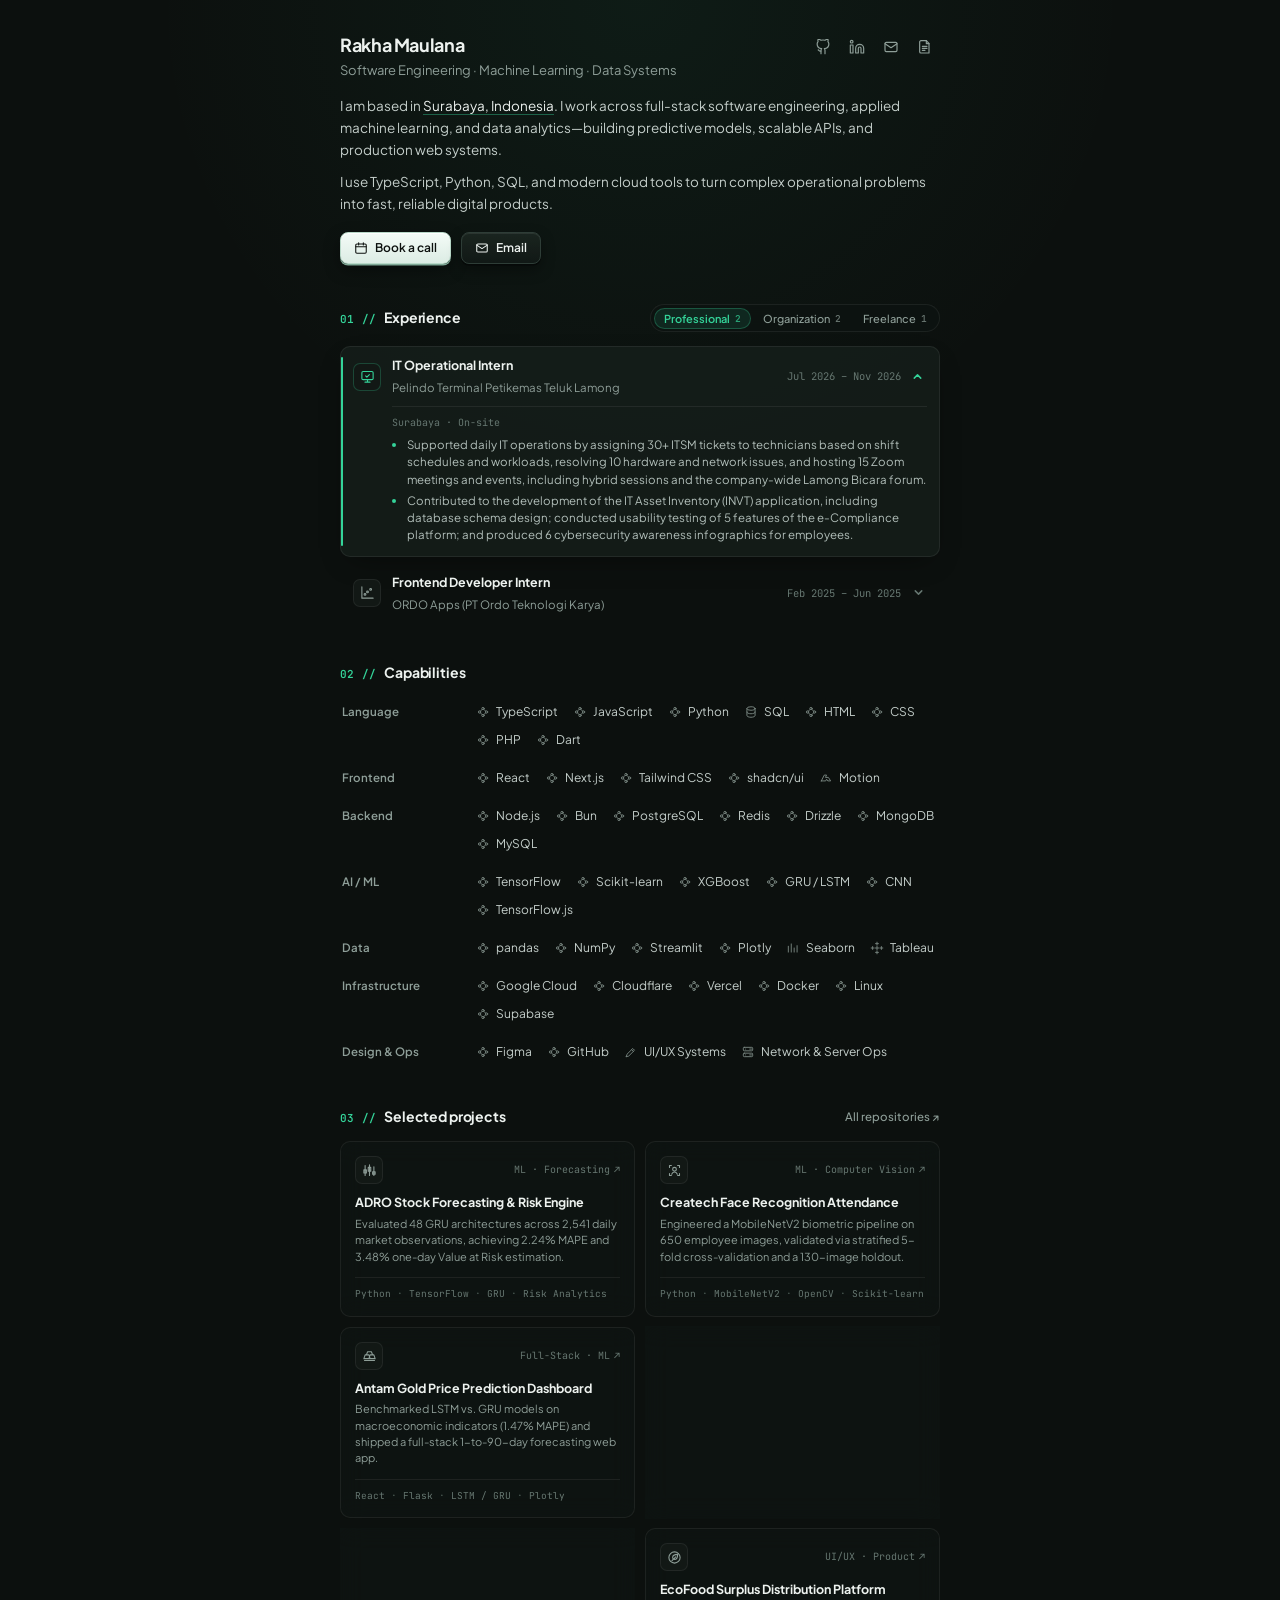
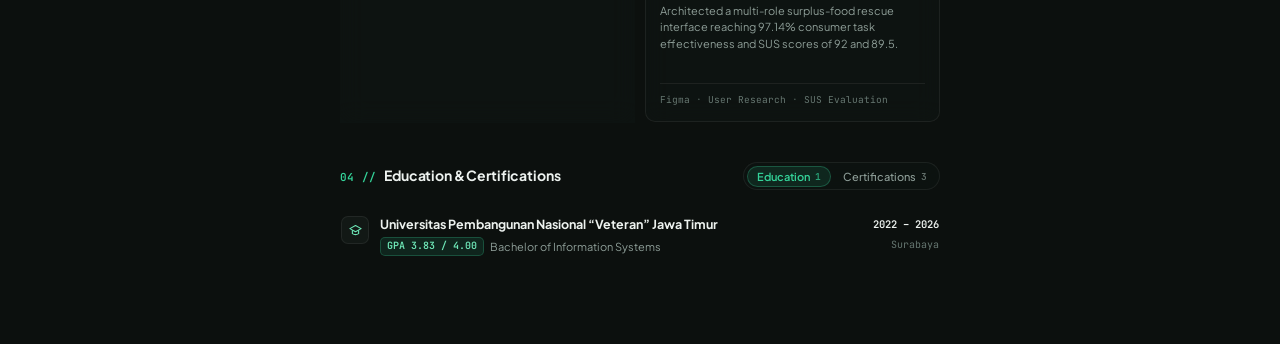
==== index.html @ cff95d0c "first commit" ====
<!doctype html>
<html lang="en" data-theme="dark">

<head>
  <meta charset="utf-8">
  <meta name="viewport" content="width=device-width, initial-scale=1">
  <meta name="description" content="Personal portfolio — Software Engineering, Machine Learning, and Data Systems.">
  <title>Portfolio</title>
  <link rel="icon" type="image/svg+xml" href="./favicon.svg">
  <link rel="preconnect" href="https://fonts.googleapis.com">
  <link rel="preconnect" href="https://fonts.gstatic.com" crossorigin>
  <link
    href="https://fonts.googleapis.com/css2?family=JetBrains+Mono:wght@400;500;600&family=Plus+Jakarta+Sans:ital,wght@0,400..800;1,400..600&display=swap"
    rel="stylesheet">
  <link rel="stylesheet" href="./style.css">
</head>

<body>
  <div class="page-progress" aria-hidden="true"></div>
  <div class="cursor-aura" aria-hidden="true"></div>

  <main class="shell">
    <!-- 00 // Top Telemetry & Availability Rail -->
    <!-- <div class="telemetry-bar" id="telemetry-mount" aria-label="Status and local time"></div> -->

    <!-- Open Hero Header -->
    <header id="hero-mount"></header>

    <!-- 01 // Experience (Segmented Filter + Interactive Timeline Rail) -->
    <section class="section" aria-labelledby="experience-title">
      <div class="section-head">
        <div class="section-title-group">
          <span class="section-index" aria-hidden="true">01 //</span>
          <h2 id="experience-title">Experience</h2>
        </div>
        <div class="section-controls">
          <div class="filter-tabs" id="experience-tabs" role="tablist" aria-label="Filter experience by category"></div>
        </div>
      </div>
      <div class="experience-list" id="experience-list"></div>
    </section>

    <!-- 02 // Capabilities (Unboxed Skills Matrix) -->
    <section class="section" aria-labelledby="skills-title">
      <div class="section-head">
        <div class="section-title-group">
          <span class="section-index" aria-hidden="true">02 //</span>
          <h2 id="skills-title">Capabilities</h2>
        </div>
      </div>
      <div class="skill-rows" id="skills-list"></div>
    </section>

    <!-- 03 // Selected Projects (2-Column Editorial Bento Grid) -->
    <section class="section" aria-labelledby="projects-title">
      <div class="section-head">
        <div class="section-title-group">
          <span class="section-index" aria-hidden="true">03 //</span>
          <h2 id="projects-title">Selected projects</h2>
        </div>
        <a class="see-more-link" id="projects-repo-link" href="https://github.com/" target="_blank"
          rel="noopener noreferrer">
          All repositories ↗
        </a>
      </div>
      <div class="projects-grid" id="projects-grid"></div>
    </section>

    <!-- 04 // Credentials (Separated Education & Certifications Ledger) -->
    <section class="section" aria-labelledby="credentials-title">
      <div class="section-head">
        <div class="section-title-group">
          <span class="section-index" aria-hidden="true">04 //</span>
          <h2 id="credentials-title">Education &amp; Certifications</h2>
        </div>
        <div class="section-controls">
          <div class="filter-tabs" id="credentials-tabs" role="tablist"
            aria-label="Filter education and certifications"></div>
        </div>
      </div>
      <div class="credentials-list" id="credentials-list"></div>
    </section>
  </main>

  <!-- Single Source of Truth Data Config + Vanilla JS Engine -->
  <script src="./data.js"></script>
  <script src="./app.js"></script>
</body>

</html>
---- style.css ----
/* ==========================================================================
   style.css — Smoked Jade & Whisper Glass Design System
   ========================================================================== */

:root {
  color-scheme: dark;

  /* 1. Core Canvas & Surface Tokens */
  --bg: #0c100e;
  --panel: #121815;
  --panel-2: #17201c;
  --glass-rest: rgba(18, 25, 22, 0.42);
  --glass-hover: rgba(23, 33, 29, 0.72);
  --glass-pill-track: rgba(14, 19, 17, 0.85);

  /* 2. Typography & Line Hierarchy Tokens */
  --text: #edf2ef;
  --body: #c4ceca;
  --soft: #b2bfba;
  --muted: #8e9e98;
  --dim: #667771;
  --quiet: #4c5b55;
  --line: rgba(255, 255, 255, 0.068);
  --line-strong: rgba(255, 255, 255, 0.13);

  /* 3. Emerald Whisper Accent & Category Tokens */
  --accent: #34d399;
  --accent-deep: #10b981;
  --accent-soft: rgba(52, 211, 153, 0.11);
  --accent-border: rgba(52, 211, 153, 0.28);
  --aura: rgba(52, 211, 153, 0.055);
  --project-glow: rgba(52, 211, 153, 0.085);

  /* Semantic Category Badges */
  --cat-pro-text: #6ee7b7;
  --cat-pro-bg: rgba(52, 211, 153, 0.11);
  --cat-pro-border: rgba(52, 211, 153, 0.25);

  --cat-org-text: #5eead4;
  --cat-org-bg: rgba(94, 234, 212, 0.1);
  --cat-org-border: rgba(94, 234, 212, 0.23);

  --cat-free-text: #cbd5e1;
  --cat-free-bg: rgba(203, 213, 225, 0.09);
  --cat-free-border: rgba(203, 213, 225, 0.2);

  /* 4. Tactile CTA Button Tokens */
  --primary-face-top: #f4fbf7;
  --primary-face-bottom: #dcece4;
  --primary-hover-top: #ffffff;
  --primary-hover-bottom: #e8f4ee;
  --primary-border: #b8d8c8;
  --primary-edge: #7fa896;
  --primary-text: #0c100e;

  --btn-face-top: rgba(28, 39, 34, 0.88);
  --btn-face-bottom: rgba(18, 25, 22, 0.94);
  --btn-hover-top: rgba(35, 49, 43, 0.92);
  --btn-hover-bottom: rgba(22, 31, 27, 0.96);
  --btn-border: #2e3d37;
  --btn-border-hover: rgba(52, 211, 153, 0.38);
  --btn-edge: #060908;

  /* 5. Radii & Easing */
  --radius-card: 10px;
  --radius-btn: 8px;
  --radius-pill: 9999px;
  --ease-out: cubic-bezier(0.22, 1, 0.36, 1);

  /* 6. Font Stacks */
  --font-sans: "Plus Jakarta Sans", -apple-system, BlinkMacSystemFont, "SF Pro Text", "Segoe UI", sans-serif;
  --font-mono: "JetBrains Mono", ui-monospace, SFMono-Regular, Menlo, Consolas, monospace;
}

*,
*::before,
*::after {
  box-sizing: border-box;
}

html {
  background: var(--bg);
  scroll-behavior: smooth;
  -webkit-text-size-adjust: 100%;
}

body {
  margin: 0;
  min-height: 100vh;
  overflow-x: hidden;
  background-color: var(--bg);
  background-image: radial-gradient(680px circle at 50% 0%, rgba(52, 211, 153, 0.06), transparent 72%);
  background-attachment: fixed;
  color: var(--text);
  font-family: var(--font-sans);
  font-size: 13.5px;
  line-height: 1.55;
  font-weight: 400;
  -webkit-font-smoothing: antialiased;
  text-rendering: optimizeLegibility;
}

/* Top Scroll Progress Indicator */
.page-progress {
  position: fixed;
  z-index: 100;
  inset: 0 0 auto;
  height: 2px;
  background: linear-gradient(90deg, var(--accent-deep), var(--accent));
  transform: scaleX(0);
  transform-origin: left center;
  will-change: transform;
  pointer-events: none;
}

/* Subtle Pointer Aura */
.cursor-aura {
  position: fixed;
  z-index: 0;
  top: 0;
  left: 0;
  width: 240px;
  height: 240px;
  margin: -120px 0 0 -120px;
  border-radius: 50%;
  background: radial-gradient(circle, var(--aura) 0%, transparent 68%);
  opacity: 0;
  pointer-events: none;
  transition: opacity 280ms ease;
  will-change: transform;
}

/* Main Centered Shell */
.shell {
  position: relative;
  z-index: 1;
  width: min(600px, calc(100% - 40px));
  margin-inline: auto;
  padding: 34px 0 76px;
}

a {
  color: inherit;
  text-decoration: none;
}

button {
  font: inherit;
  color: inherit;
  background: none;
  border: none;
  cursor: pointer;
}

:focus-visible {
  outline: 2px solid var(--accent);
  outline-offset: 2px;
}

/* ==========================================================================
   Signature Touch #1: Top Editorial Telemetry & Availability Rail
   ========================================================================== */
.telemetry-bar {
  display: flex;
  align-items: center;
  justify-content: space-between;
  gap: 12px;
  padding-bottom: 12px;
  margin-bottom: 24px;
  border-bottom: 1px solid var(--line);
  font-family: var(--font-mono);
  font-size: 10.5px;
  letter-spacing: 0.02em;
  color: var(--dim);
}

.telemetry-left {
  display: inline-flex;
  align-items: center;
  gap: 8px;
  min-width: 0;
}

.telemetry-index {
  color: var(--accent);
  font-weight: 600;
}

.telemetry-sep {
  color: var(--quiet);
}

.telemetry-clock {
  font-variant-numeric: tabular-nums;
  color: var(--muted);
}

.telemetry-status {
  display: inline-flex;
  align-items: center;
  gap: 6px;
  padding: 3px 9px;
  border-radius: var(--radius-pill);
  background: rgba(16, 185, 129, 0.08);
  border: 1px solid rgba(52, 211, 153, 0.2);
  color: var(--cat-pro-text);
  font-size: 10px;
  white-space: nowrap;
}

.status-dot {
  position: relative;
  width: 6px;
  height: 6px;
  border-radius: 50%;
  background: var(--accent-deep);
}

.status-dot::after {
  content: "";
  position: absolute;
  inset: -3px;
  border-radius: 50%;
  background: var(--accent);
  opacity: 0.35;
  animation: status-pulse 2.4s ease-out infinite;
}

@keyframes status-pulse {
  0% {
    transform: scale(0.6);
    opacity: 0.5;
  }

  100% {
    transform: scale(1.85);
    opacity: 0;
  }
}

/* ==========================================================================
   Open Hero Header
   ========================================================================== */
.hero-topline {
  display: flex;
  align-items: flex-start;
  justify-content: space-between;
  gap: 16px;
  margin-bottom: 16px;
}

.identity h1 {
  margin: 0;
  font-size: 18px;
  font-weight: 700;
  line-height: 1.25;
  letter-spacing: -0.02em;
  color: var(--text);
}

.role {
  margin: 4px 0 0;
  font-size: 13px;
  line-height: 1.45;
  font-weight: 400;
  color: var(--muted);
}

.socials {
  display: flex;
  align-items: center;
  gap: 4px;
  flex-shrink: 0;
  margin-top: -2px;
}

.icon-link {
  position: relative;
  display: grid;
  place-items: center;
  width: 30px;
  height: 30px;
  border-radius: 7px;
  color: var(--muted);
  border: 1px solid transparent;
  transition:
    color 180ms ease,
    background-color 180ms ease,
    border-color 180ms ease,
    transform 180ms var(--ease-out);
}

.icon-link svg {
  width: 16px;
  height: 16px;
  stroke: currentColor;
  stroke-width: 1.75;
  stroke-linecap: round;
  stroke-linejoin: round;
  fill: none;
}

@media (hover: hover) {
  .icon-link:hover {
    color: var(--text);
    background: var(--glass-hover);
    border-color: var(--accent-border);
    transform: translateY(-1px);
  }
}

.intro {
  margin: 0 0 11px;
  color: var(--body);
  font-size: 13.5px;
  line-height: 1.6;
}

.text-link {
  color: var(--text);
  text-decoration: underline;
  text-decoration-color: rgba(52, 211, 153, 0.4);
  text-underline-offset: 3px;
  transition: text-decoration-color 180ms ease, color 180ms ease;
}

.text-link:hover {
  color: var(--accent);
  text-decoration-color: var(--accent);
}

/* Tactile CTA Buttons */
.actions {
  display: flex;
  flex-wrap: wrap;
  align-items: center;
  gap: 10px;
  margin-top: 18px;
}

.button {
  position: relative;
  display: inline-flex;
  align-items: center;
  justify-content: center;
  gap: 7px;
  height: 32px;
  padding: 0 13px;
  border-radius: var(--radius-btn);
  font-size: 12px;
  font-weight: 600;
  line-height: 1;
  background: linear-gradient(180deg, var(--btn-face-top) 0%, var(--btn-face-bottom) 100%);
  border: 1px solid var(--btn-border);
  color: var(--text);
  box-shadow:
    inset 0 1px 0 rgba(255, 255, 255, 0.08),
    0 1.5px 0 var(--btn-edge),
    0 6px 14px rgba(0, 0, 0, 0.35);
  backdrop-filter: blur(10px);
  -webkit-backdrop-filter: blur(10px);
  transition:
    transform 140ms var(--ease-out),
    border-color 180ms ease,
    background 180ms ease,
    box-shadow 180ms ease;
}

.button svg {
  width: 14px;
  height: 14px;
  stroke: currentColor;
  stroke-width: 1.8;
  stroke-linecap: round;
  stroke-linejoin: round;
  fill: none;
}

.button.primary {
  background: linear-gradient(180deg, var(--primary-face-top) 0%, var(--primary-face-bottom) 100%);
  border-color: var(--primary-border);
  color: var(--primary-text);
  box-shadow:
    inset 0 1px 0 rgba(255, 255, 255, 0.9),
    0 1.5px 0 var(--primary-edge),
    0 6px 16px rgba(0, 0, 0, 0.38);
}

@media (hover: hover) {
  .button:hover {
    border-color: var(--btn-border-hover);
    background: linear-gradient(180deg, var(--btn-hover-top) 0%, var(--btn-hover-bottom) 100%);
    transform: translateY(-1px);
  }

  .button.primary:hover {
    background: linear-gradient(180deg, var(--primary-hover-top) 0%, var(--primary-hover-bottom) 100%);
    border-color: #cde6da;
    transform: translateY(-1px);
  }
}

.button:active {
  transform: translateY(1px);
}

/* ==========================================================================
   Section Common Headers & Whisper-Glass Segmented Filter Pills
   ========================================================================== */
.section {
  margin-top: 40px;
}

.section-head {
  display: flex;
  align-items: center;
  justify-content: space-between;
  flex-wrap: wrap;
  gap: 10px;
  margin-bottom: 14px;
}

.section-title-group {
  display: inline-flex;
  align-items: baseline;
  gap: 8px;
}

.section-index {
  font-family: var(--font-mono);
  font-size: 11px;
  font-weight: 600;
  color: var(--accent);
  letter-spacing: 0.02em;
}

.section-head h2 {
  margin: 0;
  font-size: 14px;
  font-weight: 700;
  line-height: 1.3;
  letter-spacing: -0.01em;
  color: var(--text);
}

.section-controls {
  display: inline-flex;
  align-items: center;
  gap: 10px;
  flex-wrap: wrap;
}

.filter-tabs {
  display: inline-flex;
  align-items: center;
  gap: 2px;
  padding: 2.5px;
  border-radius: var(--radius-pill);
  background: var(--glass-pill-track);
  border: 1px solid var(--line);
  backdrop-filter: blur(10px);
  -webkit-backdrop-filter: blur(10px);
}

.filter-tab {
  display: inline-flex;
  align-items: center;
  gap: 5px;
  padding: 4px 9px;
  border-radius: var(--radius-pill);
  font-size: 11px;
  font-weight: 500;
  line-height: 1;
  color: var(--muted);
  border: 1px solid transparent;
  transition:
    color 160ms ease,
    background-color 160ms ease,
    border-color 160ms ease;
}

.filter-tab:hover {
  color: var(--text);
}

.filter-tab[aria-selected="true"] {
  background: var(--accent-soft);
  border-color: var(--accent-border);
  color: var(--accent);
  font-weight: 600;
}

.tab-count {
  font-family: var(--font-mono);
  font-size: 9.5px;
  opacity: 0.72;
}

.see-more-link {
  display: inline-flex;
  align-items: center;
  gap: 5px;
  font-size: 11.5px;
  font-weight: 500;
  color: var(--muted);
  transition: color 160ms ease;
}

.see-more-link:hover {
  color: var(--accent);
}

/* ==========================================================================
   01 // Experience: Interactive Timeline Rail + Inline Accordion
   ========================================================================== */
.experience-list {
  display: grid;
  gap: 6px;
}

.exp-card {
  position: relative;
  border-radius: var(--radius-card);
  border: 1px solid transparent;
  background: transparent;
  transition:
    background-color 200ms ease,
    border-color 200ms ease,
    box-shadow 200ms ease;
}

/* Left Emerald Indicator Bar on Active / Expanded Experience */
.exp-card::before {
  content: "";
  position: absolute;
  top: 10px;
  bottom: 10px;
  left: 0;
  width: 2px;
  border-radius: 2px;
  background: var(--accent);
  opacity: 0;
  transform: scaleY(0.4);
  transition:
    opacity 220ms ease,
    transform 240ms var(--ease-out);
}

.exp-card[data-expanded="true"] {
  background: var(--glass-hover);
  border-color: var(--line);
  box-shadow: 0 10px 26px -10px rgba(0, 0, 0, 0.45);
}

.exp-card[data-expanded="true"]::before {
  opacity: 1;
  transform: scaleY(1);
}

@media (hover: hover) {
  .exp-card:hover {
    background: rgba(20, 29, 25, 0.5);
    border-color: rgba(52, 211, 153, 0.18);
  }
}

.exp-trigger {
  width: 100%;
  display: grid;
  grid-template-columns: 28px minmax(0, 1fr) auto;
  align-items: center;
  gap: 11px;
  padding: 10px 12px;
  text-align: left;
}

.exp-icon-well {
  display: grid;
  place-items: center;
  width: 28px;
  height: 28px;
  border-radius: 7px;
  background: var(--panel);
  border: 1px solid var(--line);
  color: var(--muted);
  transition: color 180ms ease, border-color 180ms ease;
}

.exp-card[data-expanded="true"] .exp-icon-well,
.exp-card:hover .exp-icon-well {
  color: var(--accent);
  border-color: rgba(52, 211, 153, 0.25);
}

.exp-icon-well svg {
  width: 15px;
  height: 15px;
  stroke: currentColor;
  stroke-width: 1.75;
  stroke-linecap: round;
  stroke-linejoin: round;
  fill: none;
}

.exp-summary-main {
  min-width: 0;
  display: flex;
  flex-direction: column;
  align-items: start;
  flex-wrap: wrap;
  gap: 6px;
}

.exp-role {
  font-size: 12.5px;
  font-weight: 700;
  color: var(--text);
  line-height: 1.35;
}

.exp-company {
  font-size: 11.5px;
  color: var(--muted);
  line-height: 1.35;
}

/* Semantic Category Badges */
.cat-badge {
  display: inline-flex;
  align-items: center;
  padding: 2px 7px;
  border-radius: var(--radius-pill);
  font-family: var(--font-mono);
  font-size: 9.5px;
  font-weight: 500;
  line-height: 1.2;
  letter-spacing: 0.02em;
}

.cat-badge[data-cat="professional"],
.cat-badge[data-cat="education"] {
  color: var(--cat-pro-text);
  background: var(--cat-pro-bg);
  border: 1px solid var(--cat-pro-border);
}

.cat-badge[data-cat="organization"],
.cat-badge[data-cat="certification"] {
  color: var(--cat-org-text);
  background: var(--cat-org-bg);
  border: 1px solid var(--cat-org-border);
}

.cat-badge[data-cat="freelance"] {
  color: var(--cat-free-text);
  background: var(--cat-free-bg);
  border: 1px solid var(--cat-free-border);
}

.exp-summary-right {
  display: inline-flex;
  align-items: center;
  gap: 8px;
  flex-shrink: 0;
}

.exp-period {
  font-family: var(--font-mono);
  font-size: 10.5px;
  font-variant-numeric: tabular-nums;
  color: var(--dim);
  white-space: nowrap;
}

.exp-chevron {
  display: grid;
  place-items: center;
  width: 18px;
  height: 18px;
  border-radius: 50%;
  color: var(--dim);
  transition: transform 260ms var(--ease-out), color 180ms ease;
}

.exp-chevron svg {
  width: 13px;
  height: 13px;
  stroke: currentColor;
  stroke-width: 1.8;
  stroke-linecap: round;
  stroke-linejoin: round;
  fill: none;
}

.exp-card[data-expanded="true"] .exp-chevron {
  transform: rotate(180deg);
  color: var(--accent);
}

/* Smooth CSS Grid 0fr -> 1fr Inline Drawer */
.exp-drawer {
  display: grid;
  grid-template-rows: 0fr;
  opacity: 0;
  transition:
    grid-template-rows 280ms var(--ease-out),
    opacity 220ms ease;
}

.exp-card[data-expanded="true"] .exp-drawer {
  grid-template-rows: 1fr;
  opacity: 1;
}

.exp-drawer-inner {
  overflow: hidden;
}

.exp-drawer-content {
  margin: 0 12px 12px 51px;
  padding-top: 8px;
  border-top: 1px solid var(--line);
}

.exp-location {
  margin: 0 0 6px;
  font-family: var(--font-mono);
  font-size: 10px;
  color: var(--dim);
}

.exp-bullets {
  margin: 0;
  padding-left: 15px;
  display: grid;
  gap: 4px;
  font-size: 11.5px;
  line-height: 1.5;
  color: var(--soft);
}

.exp-bullets li::marker {
  color: var(--accent);
}

/* ==========================================================================
   02 // Capabilities: Unboxed Skills Matrix with Row Illumination
   ========================================================================== */
.skill-rows {
  display: grid;
  gap: 8px;
}

.skill-row {
  display: grid;
  grid-template-columns: 118px minmax(0, 1fr);
  gap: 16px;
  align-items: start;
  padding: 4px 0 4px 10px;
  margin-left: -10px;
  border-left: 2px solid transparent;
  transition: border-color 180ms ease;
}

.skill-label {
  color: var(--muted);
  font-size: 11.5px;
  font-weight: 600;
  line-height: 22px;
  transition: color 180ms ease;
}

.skill-list {
  display: flex;
  flex-wrap: wrap;
  gap: 6px 15px;
  color: var(--body);
  font-size: 12px;
}

.skill-item {
  display: inline-flex;
  align-items: center;
  gap: 6px;
  min-height: 22px;
  white-space: nowrap;
  transition: color 180ms ease, transform 180ms var(--ease-out);
}

.skill-icon {
  width: 14px;
  height: 14px;
  flex: 0 0 14px;
  opacity: 0.76;
  object-fit: contain;
  transition: opacity 180ms ease, transform 180ms var(--ease-out);
}

svg.skill-icon {
  color: #98a8a2;
  fill: none;
  stroke: currentColor;
  stroke-width: 1.65;
  stroke-linecap: round;
  stroke-linejoin: round;
}

@media (hover: hover) {
  .skill-row:hover {
    border-left-color: var(--accent);
  }

  .skill-row:hover .skill-label {
    color: var(--text);
  }

  .skill-item:hover {
    color: var(--text);
    transform: translateY(-1px);
  }

  .skill-item:hover .skill-icon {
    opacity: 1;
    color: var(--accent);
  }
}

/* ==========================================================================
   03 // Selected Projects: 2-Column Editorial Bento Grid + Tech Stack Footer
   ========================================================================== */
.projects-grid {
  display: grid;
  grid-template-columns: repeat(2, minmax(0, 1fr));
  gap: 10px;
}

.project-card {
  --spot-x: 50%;
  --spot-y: 50%;
  position: relative;
  isolation: isolate;
  display: flex;
  flex-direction: column;
  justify-content: space-between;
  padding: 14px;
  border-radius: var(--radius-card);
  background: var(--glass-rest);
  border: 1px solid var(--line);
  backdrop-filter: blur(12px);
  -webkit-backdrop-filter: blur(12px);
  transition:
    transform 200ms var(--ease-out),
    border-color 200ms ease,
    background-color 200ms ease,
    box-shadow 200ms ease;
}

.project-card::before {
  content: "";
  position: absolute;
  z-index: -1;
  inset: 0;
  border-radius: inherit;
  background: radial-gradient(220px circle at var(--spot-x) var(--spot-y), var(--project-glow), transparent 68%);
  opacity: 0;
  transition: opacity 220ms ease;
  pointer-events: none;
}

.project-card-top {
  display: flex;
  align-items: center;
  justify-content: space-between;
  gap: 8px;
  margin-bottom: 10px;
}

.project-icon-well {
  display: grid;
  place-items: center;
  width: 28px;
  height: 28px;
  border-radius: 7px;
  background: var(--panel);
  border: 1px solid var(--line);
  color: var(--muted);
  transition: color 180ms ease, border-color 180ms ease;
}

.project-icon-well svg {
  width: 15px;
  height: 15px;
  stroke: currentColor;
  stroke-width: 1.75;
  stroke-linecap: round;
  stroke-linejoin: round;
  fill: none;
}

.project-tag-group {
  display: inline-flex;
  align-items: center;
  gap: 4px;
  font-family: var(--font-mono);
  font-size: 10px;
  color: var(--dim);
  transition: color 180ms ease;
}

.project-arrow {
  display: inline-block;
  transition: transform 200ms var(--ease-out), color 180ms ease;
}

.project-name {
  margin: 0;
  font-size: 12.5px;
  font-weight: 700;
  line-height: 1.35;
  color: var(--text);
}

.project-desc {
  margin: 5px 0 12px;
  font-size: 11px;
  line-height: 1.48;
  color: var(--muted);
}

.project-stack {
  display: flex;
  flex-wrap: wrap;
  align-items: center;
  gap: 4px 6px;
  padding-top: 9px;
  border-top: 1px solid var(--line);
  font-family: var(--font-mono);
  font-size: 9.5px;
  color: var(--dim);
}

.stack-dot {
  color: var(--quiet);
}

@media (hover: hover) and (pointer: fine) {
  .project-card:hover {
    transform: translateY(-2px);
    background: var(--glass-hover);
    border-color: var(--accent-border);
    box-shadow: 0 14px 32px -10px rgba(0, 0, 0, 0.5);
  }

  .project-card:hover::before {
    opacity: 1;
  }

  .project-card:hover .project-icon-well {
    color: var(--accent);
    border-color: rgba(52, 211, 153, 0.28);
  }

  .project-card:hover .project-tag-group,
  .project-card:hover .project-arrow {
    color: var(--accent);
  }

  .project-card:hover .project-arrow {
    transform: translate(2px, -2px);
  }
}

/* ==========================================================================
   04 // Credentials: Dual-Mode Education & Certifications Ledger
   ========================================================================== */
.credentials-list {
  display: grid;
  gap: 6px;
}

.cred-row {
  display: grid;
  grid-template-columns: 28px minmax(0, 1fr) auto;
  align-items: start;
  gap: 11px;
  margin-inline: -10px;
  padding: 11px 10px;
  border-radius: var(--radius-card);
  border: 1px solid transparent;
  transition:
    background-color 180ms ease,
    border-color 180ms ease,
    transform 180ms var(--ease-out);
}

@media (hover: hover) {
  .cred-row:hover {
    background: rgba(20, 29, 25, 0.52);
    border-color: rgba(52, 211, 153, 0.2);
  }
}

.cred-icon-well {
  display: grid;
  place-items: center;
  width: 28px;
  height: 28px;
  border-radius: 7px;
  background: var(--panel);
  border: 1px solid var(--line);
  color: var(--muted);
}

.cred-row[data-type="certification"] .cred-icon-well {
  color: var(--cat-org-text);
}

.cred-row[data-type="education"] .cred-icon-well {
  color: var(--cat-pro-text);
}

.cred-icon-well svg {
  width: 15px;
  height: 15px;
  stroke: currentColor;
  stroke-width: 1.75;
  stroke-linecap: round;
  stroke-linejoin: round;
  fill: none;
}

.cred-main {
  min-width: 0;
}

.cred-title-line {
  display: flex;
  align-items: center;
  flex-wrap: wrap;
  gap: 6px 8px;
}

.cred-title {
  margin: 0;
  font-size: 12.5px;
  font-weight: 700;
  line-height: 1.35;
  color: var(--text);
}

.cred-sub-line {
  margin-top: 4px;
  display: flex;
  align-items: center;
  flex-wrap: wrap;
  gap: 6px;
  font-size: 11px;
  line-height: 1.45;
  color: var(--muted);
}

.cred-highlight-pill {
  display: inline-flex;
  align-items: center;
  padding: 1px 6px;
  border-radius: 5px;
  font-family: var(--font-mono);
  font-size: 10px;
  font-weight: 600;
  color: var(--text);
  background: rgba(255, 255, 255, 0.06);
  border: 1px solid var(--line);
}

.cred-row[data-type="education"] .cred-highlight-pill {
  color: var(--cat-pro-text);
  background: var(--cat-pro-bg);
  border-color: var(--cat-pro-border);
}

.cred-meta {
  text-align: right;
  white-space: nowrap;
  padding-left: 8px;
}

.cred-period {
  display: block;
  font-family: var(--font-mono);
  font-size: 10.5px;
  font-weight: 600;
  font-variant-numeric: tabular-nums;
  color: var(--text);
}

.cred-location {
  display: inline-block;
  margin-top: 3px;
  font-family: var(--font-mono);
  font-size: 10px;
  color: var(--dim);
}

.cred-verify {
  display: inline-flex;
  align-items: center;
  gap: 3px;
  margin-top: 4px;
  padding: 2px 7px;
  border-radius: var(--radius-pill);
  font-family: var(--font-mono);
  font-size: 9.5px;
  font-weight: 600;
  color: var(--accent);
  background: var(--accent-soft);
  border: 1px solid var(--accent-border);
  transition: background-color 160ms ease, transform 160ms var(--ease-out);
}

.cred-row[href]:hover .cred-verify {
  background: rgba(52, 211, 153, 0.2);
  transform: translateX(1px);
}

/* Empty Filter Fallback */
.empty-state {
  padding: 16px;
  border-radius: var(--radius-card);
  border: 1px dashed var(--line);
  color: var(--dim);
  font-size: 11.5px;
  text-align: center;
}

/* Filter Reveal Animation */
@keyframes item-fade-up {
  from {
    opacity: 0;
    transform: translateY(5px);
  }

  to {
    opacity: 1;
    transform: translateY(0);
  }
}

.animate-in {
  animation: item-fade-up 220ms var(--ease-out) both;
}

/* ==========================================================================
   Responsive Design (Mobile & Compact Viewports)
   ========================================================================== */
@media (max-width: 540px) {
  .shell {
    width: calc(100% - 28px);
    padding: 24px 0 56px;
  }

  .telemetry-bar {
    flex-wrap: wrap;
    gap: 8px;
  }

  .projects-grid {
    grid-template-columns: minmax(0, 1fr);
  }

  .skill-row {
    grid-template-columns: 94px minmax(0, 1fr);
    gap: 10px;
  }

  .exp-trigger {
    grid-template-columns: 26px minmax(0, 1fr);
    align-items: start;
  }

  .exp-summary-right {
    grid-column: 2;
    justify-content: space-between;
    width: 100%;
    margin-top: 2px;
  }

  .exp-drawer-content {
    margin-left: 12px;
  }

  .cred-row {
    grid-template-columns: 26px minmax(0, 1fr);
  }

  .cred-meta {
    grid-column: 2;
    text-align: left;
    padding-left: 0;
    margin-top: 4px;
    display: flex;
    align-items: center;
    gap: 10px;
  }

  .cred-location,
  .cred-verify {
    margin-top: 0;
  }

  .cursor-aura {
    display: none;
  }
}

/* ==========================================================================
   Accessibility: Reduced Motion
   ========================================================================== */
@media (prefers-reduced-motion: reduce) {

  *,
  *::before,
  *::after {
    scroll-behavior: auto !important;
    transition-duration: 0.01ms !important;
    animation-duration: 0.01ms !important;
    animation-iteration-count: 1 !important;
  }

  .cursor-aura {
    display: none;
  }
}
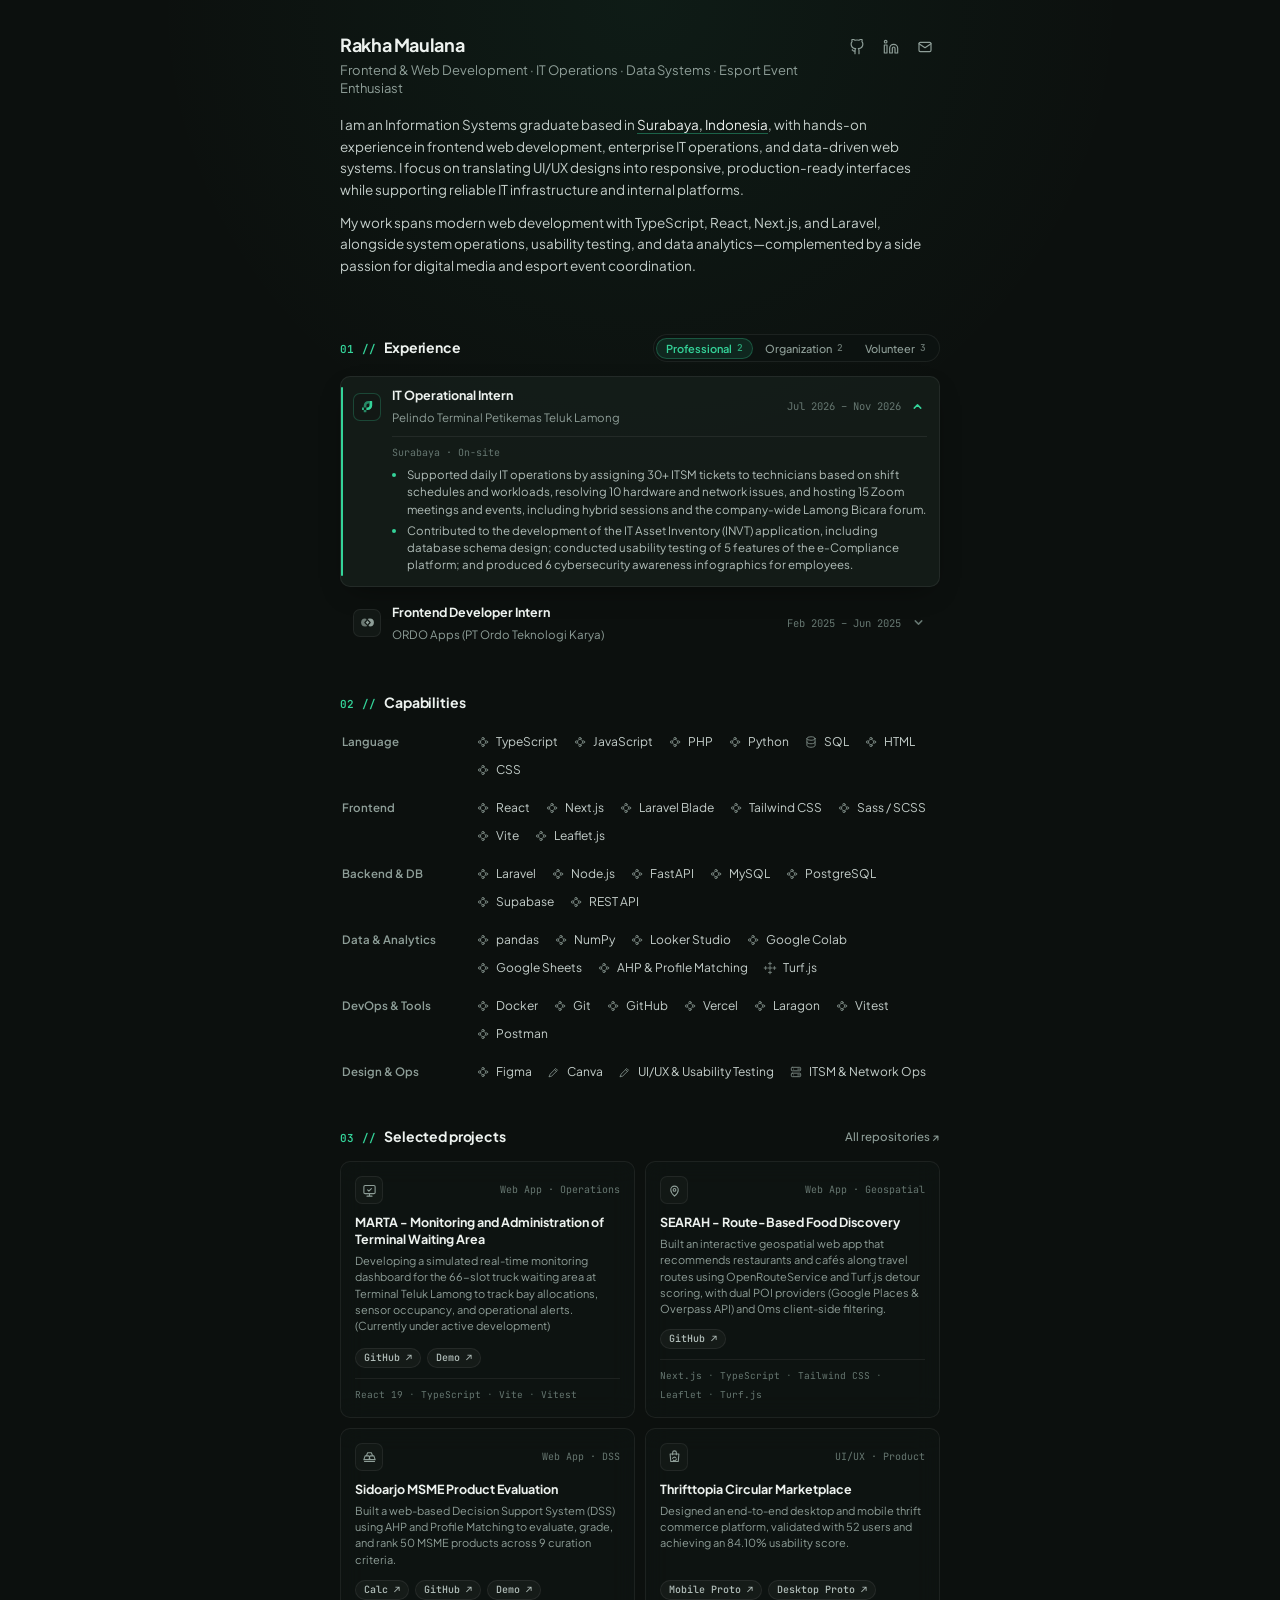
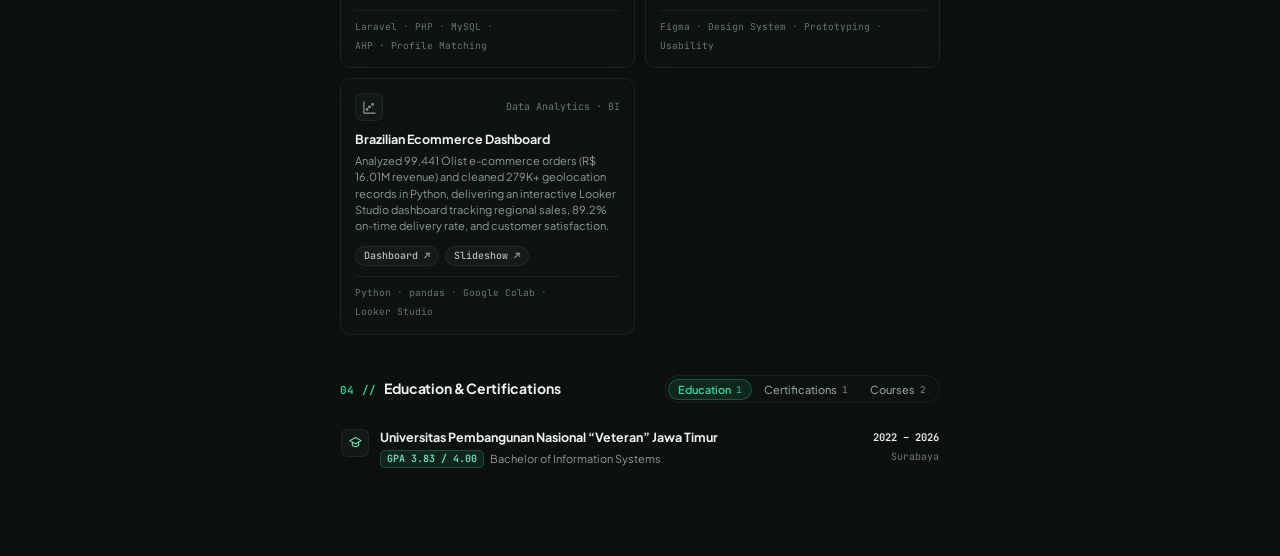
==== commit 93424465: "update 02" ====
--- a/index.html
+++ b/index.html
@@ -4,9 +4,206 @@
 <head>
   <meta charset="utf-8">
   <meta name="viewport" content="width=device-width, initial-scale=1">
-  <meta name="description" content="Personal portfolio — Software Engineering, Machine Learning, and Data Systems.">
-  <title>Portfolio</title>
+  <title>Rakha Maulana · Portfolio</title>
+  <meta name="description" content="Rakha Maulana — Frontend &amp; Web Development · IT Operations · Data Systems · Esport Event Enthusiast. Information Systems graduate based in Surabaya, Indonesia.">
+  <meta name="author" content="Rakha Maulana">
   <link rel="icon" type="image/svg+xml" href="./favicon.svg">
+
+  <!-- Open Graph / Meta for Social & AI Crawlers -->
+  <meta property="og:type" content="website">
+  <meta property="og:title" content="Rakha Maulana · Portfolio">
+  <meta property="og:description" content="Rakha Maulana — Frontend &amp; Web Development · IT Operations · Data Systems · Esport Event Enthusiast. Information Systems graduate based in Surabaya, Indonesia.">
+  <meta name="twitter:card" content="summary">
+  <meta name="twitter:title" content="Rakha Maulana · Portfolio">
+  <meta name="twitter:description" content="Rakha Maulana — Frontend &amp; Web Development · IT Operations · Data Systems · Esport Event Enthusiast. Information Systems graduate based in Surabaya, Indonesia.">
+
+  <!-- JSON-LD Structured Data for AI & Search Engine Knowledge Graphs -->
+  <script type="application/ld+json">
+{
+  "@context": "https://schema.org",
+  "@type": "Person",
+  "name": "Rakha Maulana",
+  "jobTitle": "Frontend & Web Development · IT Operations · Data Systems · Esport Event Enthusiast",
+  "address": {
+    "@type": "PostalAddress",
+    "addressLocality": "Surabaya",
+    "addressCountry": "ID"
+  },
+  "sameAs": [
+    "https://github.com/rakhalana",
+    "https://www.linkedin.com/in/rakha-maulanaa/"
+  ],
+  "description": "I am an Information Systems graduate based in Surabaya, Indonesia, with hands-on experience in frontend web development, enterprise IT operations, and data-driven web systems. I focus on translating UI/UX designs into responsive, production-ready interfaces while supporting reliable IT infrastructure and internal platforms. My work spans modern web development with TypeScript, React, Next.js, and Laravel, alongside system operations, usability testing, and data analytics—complemented by a side passion for digital media and esport event coordination.",
+  "knowsAbout": [
+    "TypeScript",
+    "JavaScript",
+    "PHP",
+    "Python",
+    "SQL",
+    "HTML",
+    "CSS",
+    "React",
+    "Next.js",
+    "Laravel Blade",
+    "Tailwind CSS",
+    "Sass / SCSS",
+    "Vite",
+    "Leaflet.js",
+    "Laravel",
+    "Node.js",
+    "FastAPI",
+    "MySQL",
+    "PostgreSQL",
+    "Supabase",
+    "REST API",
+    "pandas",
+    "NumPy",
+    "Looker Studio",
+    "Google Colab",
+    "Google Sheets",
+    "AHP & Profile Matching",
+    "Turf.js",
+    "Docker",
+    "Git",
+    "GitHub",
+    "Vercel",
+    "Laragon",
+    "Vitest",
+    "Postman",
+    "Figma",
+    "Canva",
+    "UI/UX & Usability Testing",
+    "ITSM & Network Ops"
+  ],
+  "hasOccupation": [
+    {
+      "@type": "Role",
+      "roleName": "IT Operational Intern",
+      "startDate": "Jul 2026",
+      "endDate": "Nov 2026",
+      "description": "Supported daily IT operations by assigning 30+ ITSM tickets to technicians based on shift schedules and workloads, resolving 10 hardware and network issues, and hosting 15 Zoom meetings and events, including hybrid sessions and the company-wide Lamong Bicara forum.; Contributed to the development of the IT Asset Inventory (INVT) application, including database schema design; conducted usability testing of 5 features of the e-Compliance platform; and produced 6 cybersecurity awareness infographics for employees."
+    },
+    {
+      "@type": "Role",
+      "roleName": "Frontend Developer Intern",
+      "startDate": "Feb 2025",
+      "endDate": "Jun 2025",
+      "description": "Implemented front-end features for 3 client web applications that reached production during a 4-month internship, slicing Figma designs into Laravel Blade, Bootstrap, and SCSS interfaces.; Developed 20+ user-facing pages and reusable components across creator-marketplace platform and role-based backoffice apps, implementing interactive workflows, data visualizations, and responsive layouts for desktop, mobile and tablet.; Resolved major, medium, and minor defects based on QA findings and client reviews, and verified cross-browser compatibility on Chrome, Edge, and Firefox."
+    },
+    {
+      "@type": "Role",
+      "roleName": "Head of Media and Information",
+      "startDate": "Jan 2025",
+      "endDate": "Jan 2026",
+      "description": "Led a 5-member Media and Information division, increasing social media followers by 5% and engagement by 7% through structured content planning and a 3-post monthly publishing schedule.; Directed the division’s annual work program and content calendar, coordinating 60+ content pieces across 14 esport events, and evaluating member performance.; Established a publication SOP and reusable design templates as the division’s visual standard, improving cross-division coordination."
+    },
+    {
+      "@type": "Role",
+      "roleName": "Media and Information Staff",
+      "startDate": "Jan 2024",
+      "endDate": "Jan 2025",
+      "description": "Produced 40+ publication assets using Canva and Figma, including mandatory organizational posts, general announcements, athlete features, and match results, contributing to 5% growth in social media reach.; Documented and edited photo and video assets for 10 events (tournaments and work programs), delivering media on schedule for each activity"
+    },
+    {
+      "@type": "Role",
+      "roleName": "Manpower: Tournament Room Admin & Spectator",
+      "startDate": "Jan 2026",
+      "endDate": "Present",
+      "description": "Coordinated 12 knockout-phase matches across a 4-day tournament as Tournament Room Admin, managing dedicated match rooms and keeping rounds on schedule.; Liaised with league ops, team managers, and players to confirm match readiness and resolve in-game issues in real time. Operated as in-game spectator, displaying the live match feed on-screen for the on-site audience."
+    },
+    {
+      "@type": "Role",
+      "roleName": "Publication & Documentation",
+      "startDate": "Apr 2025",
+      "endDate": "Present",
+      "description": ""
+    },
+    {
+      "@type": "Role",
+      "roleName": "Head of Publication & Documentation",
+      "startDate": "Apr 2024 - Jul 2024",
+      "endDate": "Present",
+      "description": "Overseeing promotion, on-site documentation, and result publication for 64 teams across 2 game titles (MLBB and PUBG)"
+    }
+  ],
+  "workExample": [
+    {
+      "@type": "CreativeWork",
+      "name": "MARTA - Monitoring and Administration of Terminal Waiting Area",
+      "description": "Developing a simulated real-time monitoring dashboard for the 66-slot truck waiting area at Terminal Teluk Lamong to track bay allocations, sensor occupancy, and operational alerts. (Currently under active development)",
+      "keywords": "React 19, TypeScript, Vite, Vitest",
+      "url": "https://github.com/rakhalana/marta/"
+    },
+    {
+      "@type": "CreativeWork",
+      "name": "SEARAH - Route-Based Food Discovery",
+      "description": "Built an interactive geospatial web app that recommends restaurants and cafés along travel routes using OpenRouteService and Turf.js detour scoring, with dual POI providers (Google Places & Overpass API) and 0ms client-side filtering.",
+      "keywords": "Next.js, TypeScript, Tailwind CSS, Leaflet, Turf.js",
+      "url": "https://github.com/rakhalana/searah"
+    },
+    {
+      "@type": "CreativeWork",
+      "name": "Sidoarjo MSME Product Evaluation",
+      "description": "Built a web-based Decision Support System (DSS) using AHP and Profile Matching to evaluate, grade, and rank 50 MSME products across 9 curation criteria.",
+      "keywords": "Laravel, PHP, MySQL, AHP · Profile Matching",
+      "url": "https://docs.google.com/spreadsheets/d/1HRCRHNd_a4lqxQNOe-nHzXUOzRdI50nRSVo0fpykRUc/edit?usp"
+    },
+    {
+      "@type": "CreativeWork",
+      "name": "Thrifttopia Circular Marketplace",
+      "description": "Designed an end-to-end desktop and mobile thrift commerce platform, validated with 52 users and achieving an 84.10% usability score.",
+      "keywords": "Figma, Design System, Prototyping, Usability",
+      "url": "https://www.figma.com/proto/oyWm256ZJDkIYw1UlmuLdK/Thriftopia-Rcopy?node-id=8209-7042&p=f&t=UMlBSpmrN30XHRbA-1&scaling=scale-down&content-scaling=fixed&page-id=8001%3A1141&starting-point-node-id=8827%3A4562"
+    },
+    {
+      "@type": "CreativeWork",
+      "name": "Brazilian Ecommerce Dashboard",
+      "description": "Analyzed 99,441 Olist e-commerce orders (R$ 16.01M revenue) and cleaned 279K+ geolocation records in Python, delivering an interactive Looker Studio dashboard tracking regional sales, 89.2% on-time delivery rate, and customer satisfaction.",
+      "keywords": "Python, pandas, Google Colab, Looker Studio",
+      "url": "https://datastudio.google.com/u/0/reporting/641d47fd-b6b5-4f99-9b96-556c3cf8402a/page/IkzXE"
+    }
+  ],
+  "hasCredential": [
+    {
+      "@type": "EducationalOccupationalCredential",
+      "name": "Universitas Pembangunan Nasional “Veteran” Jawa Timur",
+      "credentialCategory": "Education",
+      "recognizedBy": {
+        "@type": "Organization",
+        "name": "Bachelor of Information Systems"
+      }
+    },
+    {
+      "@type": "EducationalOccupationalCredential",
+      "name": "Junior Web Programmer",
+      "credentialCategory": "Certification",
+      "recognizedBy": {
+        "@type": "Organization",
+        "name": "Lembaga Sertifikasi Profesi (LSP) · BNSP"
+      }
+    },
+    {
+      "@type": "EducationalOccupationalCredential",
+      "name": "Data Analyst",
+      "credentialCategory": "Course",
+      "recognizedBy": {
+        "@type": "Organization",
+        "name": "Cakap"
+      }
+    },
+    {
+      "@type": "EducationalOccupationalCredential",
+      "name": "UI/UX (Hipster Cohort)",
+      "credentialCategory": "Course",
+      "recognizedBy": {
+        "@type": "Organization",
+        "name": "Gerakan Nasional 1000 Startup Digital"
+      }
+    }
+  ]
+}
+  </script>
+
   <link rel="preconnect" href="https://fonts.googleapis.com">
   <link rel="preconnect" href="https://fonts.gstatic.com" crossorigin>
   <link
@@ -20,11 +217,32 @@
   <div class="cursor-aura" aria-hidden="true"></div>
 
   <main class="shell">
-    <!-- 00 // Top Telemetry & Availability Rail -->
-    <!-- <div class="telemetry-bar" id="telemetry-mount" aria-label="Status and local time"></div> -->
-
     <!-- Open Hero Header -->
-    <header id="hero-mount"></header>
+    <header id="hero-mount">
+        <div class="hero-topline">
+          <div class="identity">
+            <h1>Rakha Maulana</h1>
+            <p class="role">Frontend &amp; Web Development · IT Operations · Data Systems · Esport Event Enthusiast</p>
+          </div>
+          <nav class="socials" aria-label="Social links">
+            
+            <a class="icon-link" href="https://github.com/rakhalana" target="_blank" rel="noopener noreferrer" aria-label="GitHub profile" title="GitHub profile">
+              <svg viewBox="0 0 24 24" aria-hidden="true"><path d="M15 22v-4a4.8 4.8 0 0 0-1-3.5c3.3-.4 6.8-1.6 6.8-7A5.4 5.4 0 0 0 19.4 4 5 5 0 0 0 19.3.5S18.2.1 15 1.8a13.4 13.4 0 0 0-6 0C5.8.1 4.7.5 4.7.5A5 5 0 0 0 4.6 4a5.4 5.4 0 0 0-1.4 3.5c0 5.4 3.5 6.6 6.8 7A4.8 4.8 0 0 0 9 18v4"/><path d="M9 18c-3 .9-3-1.3-4.2-1.7"/></svg>
+            </a>
+            <a class="icon-link" href="https://www.linkedin.com/in/rakha-maulanaa/" target="_blank" rel="noopener noreferrer" aria-label="LinkedIn profile" title="LinkedIn profile">
+              <svg viewBox="0 0 24 24" aria-hidden="true"><path d="M16 8a6 6 0 0 1 6 6v7h-4v-7a2 2 0 0 0-4 0v7h-4v-7a6 6 0 0 1 6-6z"/><rect x="2" y="9" width="4" height="12"/><circle cx="4" cy="4" r="2"/></svg>
+            </a>
+            <a class="icon-link" href="mailto:rakharfd123@gmail.com"  aria-label="Send email" title="Send email">
+              <svg viewBox="0 0 24 24" aria-hidden="true"><rect x="3" y="5" width="18" height="14" rx="2"/><path d="m3 7 9 6 9-6"/></svg>
+            </a>
+          </nav>
+        </div>
+        <p class="intro">I am an Information Systems graduate based in <a class="text-link" href="https://www.google.com/maps?q=Surabaya,Indonesia" target="_blank" rel="noopener noreferrer">Surabaya, Indonesia</a>, with hands-on experience in frontend web development, enterprise IT operations, and data-driven web systems. I focus on translating UI/UX designs into responsive, production-ready interfaces while supporting reliable IT infrastructure and internal platforms.</p><p class="intro">My work spans modern web development with TypeScript, React, Next.js, and Laravel, alongside system operations, usability testing, and data analytics—complemented by a side passion for digital media and esport event coordination.</p>
+        <div class="actions">
+          
+          
+        </div>
+    </header>
 
     <!-- 01 // Experience (Segmented Filter + Interactive Timeline Rail) -->
     <section class="section" aria-labelledby="experience-title">
@@ -34,10 +252,114 @@
           <h2 id="experience-title">Experience</h2>
         </div>
         <div class="section-controls">
-          <div class="filter-tabs" id="experience-tabs" role="tablist" aria-label="Filter experience by category"></div>
+          <div class="filter-tabs" id="experience-tabs" role="tablist" aria-label="Filter experience by category">
+          <button
+            type="button"
+            class="filter-tab"
+            role="tab"
+            aria-selected="true"
+            data-exp-tab="professional"
+          >
+            <span>Professional</span>
+            <span class="tab-count">2</span>
+          </button>
+          <button
+            type="button"
+            class="filter-tab"
+            role="tab"
+            aria-selected="false"
+            data-exp-tab="organization"
+          >
+            <span>Organization</span>
+            <span class="tab-count">2</span>
+          </button>
+          <button
+            type="button"
+            class="filter-tab"
+            role="tab"
+            aria-selected="false"
+            data-exp-tab="volunteer"
+          >
+            <span>Volunteer</span>
+            <span class="tab-count">3</span>
+          </button>
+          </div>
         </div>
       </div>
-      <div class="experience-list" id="experience-list"></div>
+      <div class="experience-list" id="experience-list">
+          <article
+            class="exp-card animate-in"
+            data-exp-id="exp-1"
+            data-expanded="true"
+            style="animation-delay: 0ms"
+          >
+            <button
+              type="button"
+              class="exp-trigger"
+              aria-expanded="true"
+              aria-controls="drawer-exp-1"
+              data-exp-toggle="exp-1"
+            >
+              <span class="exp-icon-well" aria-hidden="true">
+                <svg viewBox="0 0 24 24" aria-hidden="true"><path fill="currentColor" stroke="none" opacity="0.6" d="M15.2 3H13.5A7.5 7.5 0 0 0 6 10.5v3h4.2v-3a3.3 3.3 0 0 1 3.3-3.3h1.7V3ZM6 17.7h4.2V21H6v-3.3Z"/><path fill="currentColor" stroke="none" d="M15.2 3h3.3a1 1 0 0 1 1 1v6.2a7.5 7.5 0 0 1-7.5 7.5h-1.8v-4.2H12a3.3 3.3 0 0 0 3.2-3.3V3ZM3.5 13.5H6v4.2H3.5v-4.2Z"/></svg>
+              </span>
+              <span class="exp-summary-main">
+                <span class="exp-role">IT Operational Intern</span>
+                <span class="exp-company">Pelindo Terminal Petikemas Teluk Lamong</span>
+              </span>
+              <span class="exp-summary-right">
+                <span class="exp-period">Jul 2026 – Nov 2026</span>
+                <span class="exp-chevron" aria-hidden="true"><svg viewBox="0 0 16 16" aria-hidden="true"><path d="m4 6 4 4 4-4"/></svg></span>
+              </span>
+            </button>
+            <div class="exp-drawer" id="drawer-exp-1">
+              <div class="exp-drawer-inner">
+                <div class="exp-drawer-content">
+                  <p class="exp-location">Surabaya · On-site</p>
+                  <ul class="exp-bullets">
+                    <li>Supported daily IT operations by assigning 30+ ITSM tickets to technicians based on shift schedules and workloads, resolving 10 hardware and network issues, and hosting 15 Zoom meetings and events, including hybrid sessions and the company-wide Lamong Bicara forum.</li><li>Contributed to the development of the IT Asset Inventory (INVT) application, including database schema design; conducted usability testing of 5 features of the e-Compliance platform; and produced 6 cybersecurity awareness infographics for employees.</li>
+                  </ul>
+                </div>
+              </div>
+            </div>
+          </article>
+          <article
+            class="exp-card animate-in"
+            data-exp-id="exp-2"
+            data-expanded="false"
+            style="animation-delay: 25ms"
+          >
+            <button
+              type="button"
+              class="exp-trigger"
+              aria-expanded="false"
+              aria-controls="drawer-exp-2"
+              data-exp-toggle="exp-2"
+            >
+              <span class="exp-icon-well" aria-hidden="true">
+                <svg viewBox="0 0 24 24" aria-hidden="true"><defs><mask id="ordo-cut"><rect width="24" height="24" fill="#fff"/><path d="M10.4 9.2 8.2 11.4a.85.85 0 0 0 0 1.2l5.8 5.8M13.6 14.8l2.2-2.2a.85.85 0 0 0 0-1.2l-5.8-5.8" fill="none" stroke="#000" stroke-width="2.1" stroke-linecap="round" stroke-linejoin="round"/></mask></defs><g mask="url(#ordo-cut)"><circle cx="8.2" cy="12" r="6.4" fill="currentColor" stroke="none" opacity="0.72"/><circle cx="15.8" cy="12" r="6.4" fill="currentColor" stroke="none"/></g></svg>
+              </span>
+              <span class="exp-summary-main">
+                <span class="exp-role">Frontend Developer Intern</span>
+                <span class="exp-company">ORDO Apps (PT Ordo Teknologi Karya)</span>
+              </span>
+              <span class="exp-summary-right">
+                <span class="exp-period">Feb 2025 – Jun 2025</span>
+                <span class="exp-chevron" aria-hidden="true"><svg viewBox="0 0 16 16" aria-hidden="true"><path d="m4 6 4 4 4-4"/></svg></span>
+              </span>
+            </button>
+            <div class="exp-drawer" id="drawer-exp-2">
+              <div class="exp-drawer-inner">
+                <div class="exp-drawer-content">
+                  <p class="exp-location">Jakarta · On-site</p>
+                  <ul class="exp-bullets">
+                    <li>Implemented front-end features for 3 client web applications that reached production during a 4-month internship, slicing Figma designs into Laravel Blade, Bootstrap, and SCSS interfaces.</li><li>Developed 20+ user-facing pages and reusable components across creator-marketplace platform and role-based backoffice apps, implementing interactive workflows, data visualizations, and responsive layouts for desktop, mobile and tablet.</li><li>Resolved major, medium, and minor defects based on QA findings and client reviews, and verified cross-browser compatibility on Chrome, Edge, and Firefox.</li>
+                  </ul>
+                </div>
+              </div>
+            </div>
+          </article>
+      </div>
     </section>
 
     <!-- 02 // Capabilities (Unboxed Skills Matrix) -->
@@ -48,7 +370,188 @@
           <h2 id="skills-title">Capabilities</h2>
         </div>
       </div>
-      <div class="skill-rows" id="skills-list"></div>
+      <div class="skill-rows" id="skills-list">
+          <div class="skill-row">
+            <div class="skill-label">Language</div>
+            <div class="skill-list">
+              <span class="skill-item">
+                <img class="skill-icon" src="https://cdn.simpleicons.org/typescript/98A8A2" alt="" loading="lazy" referrerpolicy="no-referrer" data-fallback="nodes">
+                <span>TypeScript</span>
+              </span>
+              <span class="skill-item">
+                <img class="skill-icon" src="https://cdn.simpleicons.org/javascript/98A8A2" alt="" loading="lazy" referrerpolicy="no-referrer" data-fallback="nodes">
+                <span>JavaScript</span>
+              </span>
+              <span class="skill-item">
+                <img class="skill-icon" src="https://cdn.simpleicons.org/php/98A8A2" alt="" loading="lazy" referrerpolicy="no-referrer" data-fallback="nodes">
+                <span>PHP</span>
+              </span>
+              <span class="skill-item">
+                <img class="skill-icon" src="https://cdn.simpleicons.org/python/98A8A2" alt="" loading="lazy" referrerpolicy="no-referrer" data-fallback="nodes">
+                <span>Python</span>
+              </span>
+              <span class="skill-item">
+                <svg class="skill-icon" viewBox="0 0 24 24" aria-hidden="true"><ellipse cx="12" cy="6" rx="7" ry="3"/><path d="M5 6v6c0 1.7 3.1 3 7 3s7-1.3 7-3V6M5 12v6c0 1.7 3.1 3 7 3s7-1.3 7-3v-6"/></svg>
+                <span>SQL</span>
+              </span>
+              <span class="skill-item">
+                <img class="skill-icon" src="https://cdn.simpleicons.org/html5/98A8A2" alt="" loading="lazy" referrerpolicy="no-referrer" data-fallback="nodes">
+                <span>HTML</span>
+              </span>
+              <span class="skill-item">
+                <img class="skill-icon" src="https://cdn.simpleicons.org/css/98A8A2" alt="" loading="lazy" referrerpolicy="no-referrer" data-fallback="nodes">
+                <span>CSS</span>
+              </span></div>
+          </div>
+          <div class="skill-row">
+            <div class="skill-label">Frontend</div>
+            <div class="skill-list">
+              <span class="skill-item">
+                <img class="skill-icon" src="https://cdn.simpleicons.org/react/98A8A2" alt="" loading="lazy" referrerpolicy="no-referrer" data-fallback="nodes">
+                <span>React</span>
+              </span>
+              <span class="skill-item">
+                <img class="skill-icon" src="https://cdn.simpleicons.org/nextdotjs/98A8A2" alt="" loading="lazy" referrerpolicy="no-referrer" data-fallback="nodes">
+                <span>Next.js</span>
+              </span>
+              <span class="skill-item">
+                <img class="skill-icon" src="https://cdn.simpleicons.org/laravel/98A8A2" alt="" loading="lazy" referrerpolicy="no-referrer" data-fallback="nodes">
+                <span>Laravel Blade</span>
+              </span>
+              <span class="skill-item">
+                <img class="skill-icon" src="https://cdn.simpleicons.org/tailwindcss/98A8A2" alt="" loading="lazy" referrerpolicy="no-referrer" data-fallback="nodes">
+                <span>Tailwind CSS</span>
+              </span>
+              <span class="skill-item">
+                <img class="skill-icon" src="https://cdn.simpleicons.org/sass/98A8A2" alt="" loading="lazy" referrerpolicy="no-referrer" data-fallback="nodes">
+                <span>Sass / SCSS</span>
+              </span>
+              <span class="skill-item">
+                <img class="skill-icon" src="https://cdn.simpleicons.org/vite/98A8A2" alt="" loading="lazy" referrerpolicy="no-referrer" data-fallback="nodes">
+                <span>Vite</span>
+              </span>
+              <span class="skill-item">
+                <img class="skill-icon" src="https://cdn.simpleicons.org/leaflet/98A8A2" alt="" loading="lazy" referrerpolicy="no-referrer" data-fallback="nodes">
+                <span>Leaflet.js</span>
+              </span></div>
+          </div>
+          <div class="skill-row">
+            <div class="skill-label">Backend &amp; DB</div>
+            <div class="skill-list">
+              <span class="skill-item">
+                <img class="skill-icon" src="https://cdn.simpleicons.org/laravel/98A8A2" alt="" loading="lazy" referrerpolicy="no-referrer" data-fallback="nodes">
+                <span>Laravel</span>
+              </span>
+              <span class="skill-item">
+                <img class="skill-icon" src="https://cdn.simpleicons.org/nodedotjs/98A8A2" alt="" loading="lazy" referrerpolicy="no-referrer" data-fallback="nodes">
+                <span>Node.js</span>
+              </span>
+              <span class="skill-item">
+                <img class="skill-icon" src="https://cdn.simpleicons.org/fastapi/98A8A2" alt="" loading="lazy" referrerpolicy="no-referrer" data-fallback="nodes">
+                <span>FastAPI</span>
+              </span>
+              <span class="skill-item">
+                <img class="skill-icon" src="https://cdn.simpleicons.org/mysql/98A8A2" alt="" loading="lazy" referrerpolicy="no-referrer" data-fallback="nodes">
+                <span>MySQL</span>
+              </span>
+              <span class="skill-item">
+                <img class="skill-icon" src="https://cdn.simpleicons.org/postgresql/98A8A2" alt="" loading="lazy" referrerpolicy="no-referrer" data-fallback="nodes">
+                <span>PostgreSQL</span>
+              </span>
+              <span class="skill-item">
+                <img class="skill-icon" src="https://cdn.simpleicons.org/supabase/98A8A2" alt="" loading="lazy" referrerpolicy="no-referrer" data-fallback="nodes">
+                <span>Supabase</span>
+              </span>
+              <span class="skill-item">
+                <img class="skill-icon" src="https://cdn.simpleicons.org/postman/98A8A2" alt="" loading="lazy" referrerpolicy="no-referrer" data-fallback="nodes">
+                <span>REST API</span>
+              </span></div>
+          </div>
+          <div class="skill-row">
+            <div class="skill-label">Data &amp; Analytics</div>
+            <div class="skill-list">
+              <span class="skill-item">
+                <img class="skill-icon" src="https://cdn.simpleicons.org/pandas/98A8A2" alt="" loading="lazy" referrerpolicy="no-referrer" data-fallback="nodes">
+                <span>pandas</span>
+              </span>
+              <span class="skill-item">
+                <img class="skill-icon" src="https://cdn.simpleicons.org/numpy/98A8A2" alt="" loading="lazy" referrerpolicy="no-referrer" data-fallback="nodes">
+                <span>NumPy</span>
+              </span>
+              <span class="skill-item">
+                <img class="skill-icon" src="https://cdn.simpleicons.org/looker/98A8A2" alt="" loading="lazy" referrerpolicy="no-referrer" data-fallback="nodes">
+                <span>Looker Studio</span>
+              </span>
+              <span class="skill-item">
+                <img class="skill-icon" src="https://cdn.simpleicons.org/googlecolab/98A8A2" alt="" loading="lazy" referrerpolicy="no-referrer" data-fallback="nodes">
+                <span>Google Colab</span>
+              </span>
+              <span class="skill-item">
+                <img class="skill-icon" src="https://cdn.simpleicons.org/googlesheets/98A8A2" alt="" loading="lazy" referrerpolicy="no-referrer" data-fallback="nodes">
+                <span>Google Sheets</span>
+              </span>
+              <span class="skill-item">
+                <svg class="skill-icon" viewBox="0 0 24 24" aria-hidden="true"><circle cx="6" cy="12" r="2"/><circle cx="12" cy="6" r="2"/><circle cx="18" cy="12" r="2"/><circle cx="12" cy="18" r="2"/><path d="m7.5 10.5 3-3m3 0 3 3m0 3-3 3m-3 0-3-3"/></svg>
+                <span>AHP &amp; Profile Matching</span>
+              </span>
+              <span class="skill-item">
+                <svg class="skill-icon" viewBox="0 0 24 24" aria-hidden="true"><path d="M12 2v5M9.5 4.5h5M12 17v5M9.5 19.5h5M2 12h5M4.5 9.5v5M17 12h5M19.5 9.5v5M12 9v6M9 12h6"/></svg>
+                <span>Turf.js</span>
+              </span></div>
+          </div>
+          <div class="skill-row">
+            <div class="skill-label">DevOps &amp; Tools</div>
+            <div class="skill-list">
+              <span class="skill-item">
+                <img class="skill-icon" src="https://cdn.simpleicons.org/docker/98A8A2" alt="" loading="lazy" referrerpolicy="no-referrer" data-fallback="nodes">
+                <span>Docker</span>
+              </span>
+              <span class="skill-item">
+                <img class="skill-icon" src="https://cdn.simpleicons.org/git/98A8A2" alt="" loading="lazy" referrerpolicy="no-referrer" data-fallback="nodes">
+                <span>Git</span>
+              </span>
+              <span class="skill-item">
+                <img class="skill-icon" src="https://cdn.simpleicons.org/github/98A8A2" alt="" loading="lazy" referrerpolicy="no-referrer" data-fallback="nodes">
+                <span>GitHub</span>
+              </span>
+              <span class="skill-item">
+                <img class="skill-icon" src="https://cdn.simpleicons.org/vercel/98A8A2" alt="" loading="lazy" referrerpolicy="no-referrer" data-fallback="nodes">
+                <span>Vercel</span>
+              </span>
+              <span class="skill-item">
+                <img class="skill-icon" src="https://cdn.simpleicons.org/laragon/98A8A2" alt="" loading="lazy" referrerpolicy="no-referrer" data-fallback="nodes">
+                <span>Laragon</span>
+              </span>
+              <span class="skill-item">
+                <img class="skill-icon" src="https://cdn.simpleicons.org/vitest/98A8A2" alt="" loading="lazy" referrerpolicy="no-referrer" data-fallback="nodes">
+                <span>Vitest</span>
+              </span>
+              <span class="skill-item">
+                <img class="skill-icon" src="https://cdn.simpleicons.org/postman/98A8A2" alt="" loading="lazy" referrerpolicy="no-referrer" data-fallback="nodes">
+                <span>Postman</span>
+              </span></div>
+          </div>
+          <div class="skill-row">
+            <div class="skill-label">Design &amp; Ops</div>
+            <div class="skill-list">
+              <span class="skill-item">
+                <img class="skill-icon" src="https://cdn.simpleicons.org/figma/98A8A2" alt="" loading="lazy" referrerpolicy="no-referrer" data-fallback="nodes">
+                <span>Figma</span>
+              </span>
+              <span class="skill-item">
+                <svg class="skill-icon" viewBox="0 0 24 24" aria-hidden="true"><path d="m4 20 4-1 10-10-3-3L5 16l-1 4Z"/><path d="m13 8 3 3"/></svg>
+                <span>Canva</span>
+              </span>
+              <span class="skill-item">
+                <svg class="skill-icon" viewBox="0 0 24 24" aria-hidden="true"><path d="m4 20 4-1 10-10-3-3L5 16l-1 4Z"/><path d="m13 8 3 3"/></svg>
+                <span>UI/UX &amp; Usability Testing</span>
+              </span>
+              <span class="skill-item">
+                <svg class="skill-icon" viewBox="0 0 24 24" aria-hidden="true"><rect x="4" y="4" width="16" height="6" rx="1.5"/><rect x="4" y="14" width="16" height="6" rx="1.5"/><path d="M8 7h.01M8 17h.01M15 7h3M15 17h3"/></svg>
+                <span>ITSM &amp; Network Ops</span>
+              </span></div>
+          </div>
+      </div>
     </section>
 
     <!-- 03 // Selected Projects (2-Column Editorial Bento Grid) -->
@@ -58,12 +561,193 @@
           <span class="section-index" aria-hidden="true">03 //</span>
           <h2 id="projects-title">Selected projects</h2>
         </div>
-        <a class="see-more-link" id="projects-repo-link" href="https://github.com/" target="_blank"
+        <a class="see-more-link" id="projects-repo-link" href="https://github.com/rakhalana" target="_blank"
           rel="noopener noreferrer">
           All repositories ↗
         </a>
       </div>
-      <div class="projects-grid" id="projects-grid"></div>
+      <div class="projects-grid" id="projects-grid">
+          <article class="project-card">
+            <div>
+              <div class="project-card-top">
+                <span class="project-icon-well" aria-hidden="true">
+                  <svg viewBox="0 0 24 24" aria-hidden="true"><rect x="3" y="4" width="18" height="13" rx="2"/><path d="M8 21h8m-4-4v4m-3-10 2 2 4-4"/></svg>
+                </span>
+                <span class="project-tag-group">
+                  <span>Web App · Operations</span>
+                </span>
+              </div>
+              <h3 class="project-name">MARTA - Monitoring and Administration of Terminal Waiting Area</h3>
+              <p class="project-desc">Developing a simulated real-time monitoring dashboard for the 66-slot truck waiting area at Terminal Teluk Lamong to track bay allocations, sensor occupancy, and operational alerts. (Currently under active development)</p>
+            </div>
+            <div>
+              <div class="project-links" aria-label="Project links">
+              <a
+                class="project-link"
+                href="https://github.com/rakhalana/marta/"
+                target="_blank"
+                rel="noopener noreferrer"
+              >
+                <span>GitHub ↗</span>
+              </a>
+              <a
+                class="project-link"
+                href="https://marta-phi-seven.vercel.app/"
+                target="_blank"
+                rel="noopener noreferrer"
+              >
+                <span>Demo ↗</span>
+              </a></div>
+              <div class="project-stack" aria-label="Technologies used">
+                <span>React 19</span><span class="stack-dot" aria-hidden="true">·</span><span>TypeScript</span><span class="stack-dot" aria-hidden="true">·</span><span>Vite</span><span class="stack-dot" aria-hidden="true">·</span><span>Vitest</span>
+              </div>
+            </div>
+          </article>
+          <article class="project-card">
+            <div>
+              <div class="project-card-top">
+                <span class="project-icon-well" aria-hidden="true">
+                  <svg viewBox="0 0 24 24" aria-hidden="true"><path d="M12 21s-6-5.2-6-10a6 6 0 0 1 12 0c0 4.8-6 10-6 10Z"/><circle cx="12" cy="11" r="2.2"/></svg>
+                </span>
+                <span class="project-tag-group">
+                  <span>Web App · Geospatial</span>
+                </span>
+              </div>
+              <h3 class="project-name">SEARAH - Route-Based Food Discovery</h3>
+              <p class="project-desc">Built an interactive geospatial web app that recommends restaurants and cafés along travel routes using OpenRouteService and Turf.js detour scoring, with dual POI providers (Google Places &amp; Overpass API) and 0ms client-side filtering.</p>
+            </div>
+            <div>
+              <div class="project-links" aria-label="Project links">
+              <a
+                class="project-link"
+                href="https://github.com/rakhalana/searah"
+                target="_blank"
+                rel="noopener noreferrer"
+              >
+                <span>GitHub ↗</span>
+              </a></div>
+              <div class="project-stack" aria-label="Technologies used">
+                <span>Next.js</span><span class="stack-dot" aria-hidden="true">·</span><span>TypeScript</span><span class="stack-dot" aria-hidden="true">·</span><span>Tailwind CSS</span><span class="stack-dot" aria-hidden="true">·</span><span>Leaflet</span><span class="stack-dot" aria-hidden="true">·</span><span>Turf.js</span>
+              </div>
+            </div>
+          </article>
+          <article class="project-card">
+            <div>
+              <div class="project-card-top">
+                <span class="project-icon-well" aria-hidden="true">
+                  <svg viewBox="0 0 24 24" aria-hidden="true"><path d="m3 17 2-6h6l2 6H3Zm8 0 2-6h6l2 6H11ZM7 11l2-5h6l2 5"/><path d="M4 20h16"/></svg>
+                </span>
+                <span class="project-tag-group">
+                  <span>Web App · DSS</span>
+                </span>
+              </div>
+              <h3 class="project-name">Sidoarjo MSME Product Evaluation</h3>
+              <p class="project-desc">Built a web-based Decision Support System (DSS) using AHP and Profile Matching to evaluate, grade, and rank 50 MSME products across 9 curation criteria.</p>
+            </div>
+            <div>
+              <div class="project-links" aria-label="Project links">
+              <a
+                class="project-link"
+                href="https://docs.google.com/spreadsheets/d/1HRCRHNd_a4lqxQNOe-nHzXUOzRdI50nRSVo0fpykRUc/edit?usp"
+                target="_blank"
+                rel="noopener noreferrer"
+              >
+                <span>Calc ↗</span>
+              </a>
+              <a
+                class="project-link"
+                href="https://github.com/rakhalana/dss-kurasi-demo"
+                target="_blank"
+                rel="noopener noreferrer"
+              >
+                <span>GitHub ↗</span>
+              </a>
+              <a
+                class="project-link"
+                href="https://dss-kurasiumkm-demo.vercel.app/"
+                target="_blank"
+                rel="noopener noreferrer"
+              >
+                <span>Demo ↗</span>
+              </a></div>
+              <div class="project-stack" aria-label="Technologies used">
+                <span>Laravel</span><span class="stack-dot" aria-hidden="true">·</span><span>PHP</span><span class="stack-dot" aria-hidden="true">·</span><span>MySQL</span><span class="stack-dot" aria-hidden="true">·</span><span>AHP · Profile Matching</span>
+              </div>
+            </div>
+          </article>
+          <article class="project-card">
+            <div>
+              <div class="project-card-top">
+                <span class="project-icon-well" aria-hidden="true">
+                  <svg viewBox="0 0 24 24" aria-hidden="true"><path d="M5 8h14l-1 12H6L5 8Zm4 1V6a3 3 0 0 1 6 0v3"/><path d="M9 15a3 3 0 0 1 5-1m1 2a3 3 0 0 1-5 2"/></svg>
+                </span>
+                <span class="project-tag-group">
+                  <span>UI/UX · Product</span>
+                </span>
+              </div>
+              <h3 class="project-name">Thrifttopia Circular Marketplace</h3>
+              <p class="project-desc">Designed an end-to-end desktop and mobile thrift commerce platform, validated with 52 users and achieving an 84.10% usability score.</p>
+            </div>
+            <div>
+              <div class="project-links" aria-label="Project links">
+              <a
+                class="project-link"
+                href="https://www.figma.com/proto/oyWm256ZJDkIYw1UlmuLdK/Thriftopia-Rcopy?node-id=8209-7042&amp;p=f&amp;t=UMlBSpmrN30XHRbA-1&amp;scaling=scale-down&amp;content-scaling=fixed&amp;page-id=8001%3A1141&amp;starting-point-node-id=8827%3A4562"
+                target="_blank"
+                rel="noopener noreferrer"
+              >
+                <span>Mobile Proto ↗</span>
+              </a>
+              <a
+                class="project-link"
+                href="https://www.figma.com/proto/oyWm256ZJDkIYw1UlmuLdK/Thriftopia-Rcopy?node-id=9486-4405&amp;p=f&amp;t=k1o8wY8hCNPA9uFb-1&amp;scaling=scale-down&amp;content-scaling=fixed&amp;page-id=9481%3A3826&amp;starting-point-node-id=9486%3A4405&amp;show-proto-sidebar=1"
+                target="_blank"
+                rel="noopener noreferrer"
+              >
+                <span>Desktop Proto ↗</span>
+              </a></div>
+              <div class="project-stack" aria-label="Technologies used">
+                <span>Figma</span><span class="stack-dot" aria-hidden="true">·</span><span>Design System</span><span class="stack-dot" aria-hidden="true">·</span><span>Prototyping</span><span class="stack-dot" aria-hidden="true">·</span><span>Usability</span>
+              </div>
+            </div>
+          </article>
+          <article class="project-card">
+            <div>
+              <div class="project-card-top">
+                <span class="project-icon-well" aria-hidden="true">
+                  <svg viewBox="0 0 24 24" aria-hidden="true"><path d="M3 3v18h18"/><circle cx="8" cy="15" r="1.4"/><circle cx="12" cy="11" r="1.4"/><circle cx="17" cy="7" r="1.4"/></svg>
+                </span>
+                <span class="project-tag-group">
+                  <span>Data Analytics · BI</span>
+                </span>
+              </div>
+              <h3 class="project-name">Brazilian Ecommerce Dashboard</h3>
+              <p class="project-desc">Analyzed 99,441 Olist e-commerce orders (R$ 16.01M revenue) and cleaned 279K+ geolocation records in Python, delivering an interactive Looker Studio dashboard tracking regional sales, 89.2% on-time delivery rate, and customer satisfaction.</p>
+            </div>
+            <div>
+              <div class="project-links" aria-label="Project links">
+              <a
+                class="project-link"
+                href="https://datastudio.google.com/u/0/reporting/641d47fd-b6b5-4f99-9b96-556c3cf8402a/page/IkzXE"
+                target="_blank"
+                rel="noopener noreferrer"
+              >
+                <span>Dashboard ↗</span>
+              </a>
+              <a
+                class="project-link"
+                href="https://docs.google.com/presentation/d/1MAsGcRPOIA7TvJfDSiGJZGp3mo_IUnKp/edit?usp=sharing&amp;ouid=101130327753642175610&amp;rtpof=true&amp;sd=true"
+                target="_blank"
+                rel="noopener noreferrer"
+              >
+                <span>Slideshow ↗</span>
+              </a></div>
+              <div class="project-stack" aria-label="Technologies used">
+                <span>Python</span><span class="stack-dot" aria-hidden="true">·</span><span>pandas</span><span class="stack-dot" aria-hidden="true">·</span><span>Google Colab</span><span class="stack-dot" aria-hidden="true">·</span><span>Looker Studio</span>
+              </div>
+            </div>
+          </article>
+      </div>
     </section>
 
     <!-- 04 // Credentials (Separated Education & Certifications Ledger) -->
@@ -75,11 +759,144 @@
         </div>
         <div class="section-controls">
           <div class="filter-tabs" id="credentials-tabs" role="tablist"
-            aria-label="Filter education and certifications"></div>
+            aria-label="Filter education and certifications">
+          <button
+            type="button"
+            class="filter-tab"
+            role="tab"
+            aria-selected="true"
+            data-cred-tab="education"
+          >
+            <span>Education</span>
+            <span class="tab-count">1</span>
+          </button>
+          <button
+            type="button"
+            class="filter-tab"
+            role="tab"
+            aria-selected="false"
+            data-cred-tab="certification"
+          >
+            <span>Certifications</span>
+            <span class="tab-count">1</span>
+          </button>
+          <button
+            type="button"
+            class="filter-tab"
+            role="tab"
+            aria-selected="false"
+            data-cred-tab="course"
+          >
+            <span>Courses</span>
+            <span class="tab-count">2</span>
+          </button>
+          </div>
         </div>
       </div>
-      <div class="credentials-list" id="credentials-list"></div>
+      <div class="credentials-list" id="credentials-list">
+          <div
+            class="cred-row animate-in"
+            data-type="education"
+            style="animation-delay: 0ms"
+            
+          >
+            <span class="cred-icon-well" aria-hidden="true">
+              <svg viewBox="0 0 24 24" aria-hidden="true"><path d="m3 9 9-5 9 5-9 5-9-5Z"/><path d="M7 12v5c3 2 7 2 10 0v-5"/></svg>
+            </span>
+            <div class="cred-main">
+              <div class="cred-title-line">
+                <h3 class="cred-title">Universitas Pembangunan Nasional “Veteran” Jawa Timur</h3>
+              </div>
+              <div class="cred-sub-line">
+                <span class="cred-highlight-pill">GPA 3.83 / 4.00</span>
+                <span>Bachelor of Information Systems</span>
+              </div>
+            </div>
+            <div class="cred-meta">
+              <span class="cred-period">2022 – 2026</span>
+              <span class="cred-location">Surabaya</span>
+            </div>
+          </div>
+      </div>
     </section>
+
+    <noscript>
+      <section style="padding: 24px 0; border-top: 1px solid rgba(255,255,255,0.1);">
+        <h2>Complete Archive &amp; Non-JavaScript Directory</h2>
+        <p>This section provides direct, static text access to all experience categories, certifications, and courses for accessibility tools and web crawlers.</p>
+        <div>
+          <h3>All Experiences (Professional, Organization &amp; Volunteer)</h3>
+          
+        <article>
+          <h3>IT Operational Intern — Pelindo Terminal Petikemas Teluk Lamong</h3>
+          <p><strong>Category:</strong> professional | <strong>Period:</strong> Jul 2026 – Nov 2026</p>
+          <ul>
+            <li>Supported daily IT operations by assigning 30+ ITSM tickets to technicians based on shift schedules and workloads, resolving 10 hardware and network issues, and hosting 15 Zoom meetings and events, including hybrid sessions and the company-wide Lamong Bicara forum.</li><li>Contributed to the development of the IT Asset Inventory (INVT) application, including database schema design; conducted usability testing of 5 features of the e-Compliance platform; and produced 6 cybersecurity awareness infographics for employees.</li>
+          </ul>
+        </article>
+        <article>
+          <h3>Frontend Developer Intern — ORDO Apps (PT Ordo Teknologi Karya)</h3>
+          <p><strong>Category:</strong> professional | <strong>Period:</strong> Feb 2025 – Jun 2025</p>
+          <ul>
+            <li>Implemented front-end features for 3 client web applications that reached production during a 4-month internship, slicing Figma designs into Laravel Blade, Bootstrap, and SCSS interfaces.</li><li>Developed 20+ user-facing pages and reusable components across creator-marketplace platform and role-based backoffice apps, implementing interactive workflows, data visualizations, and responsive layouts for desktop, mobile and tablet.</li><li>Resolved major, medium, and minor defects based on QA findings and client reviews, and verified cross-browser compatibility on Chrome, Edge, and Firefox.</li>
+          </ul>
+        </article>
+        <article>
+          <h3>Head of Media and Information — Veteran Esport</h3>
+          <p><strong>Category:</strong> organization | <strong>Period:</strong> Jan 2025 – Jan 2026</p>
+          <ul>
+            <li>Led a 5-member Media and Information division, increasing social media followers by 5% and engagement by 7% through structured content planning and a 3-post monthly publishing schedule.</li><li>Directed the division’s annual work program and content calendar, coordinating 60+ content pieces across 14 esport events, and evaluating member performance.</li><li>Established a publication SOP and reusable design templates as the division’s visual standard, improving cross-division coordination.</li>
+          </ul>
+        </article>
+        <article>
+          <h3>Media and Information Staff — Veteran Esport</h3>
+          <p><strong>Category:</strong> organization | <strong>Period:</strong> Jan 2024 – Jan 2025</p>
+          <ul>
+            <li>Produced 40+ publication assets using Canva and Figma, including mandatory organizational posts, general announcements, athlete features, and match results, contributing to 5% growth in social media reach.</li><li>Documented and edited photo and video assets for 10 events (tournaments and work programs), delivering media on schedule for each activity</li>
+          </ul>
+        </article>
+        <article>
+          <h3>Manpower: Tournament Room Admin &amp; Spectator — Grand Tournament MLBB Goes to School 2025</h3>
+          <p><strong>Category:</strong> volunteer | <strong>Period:</strong> Jan 2026</p>
+          <ul>
+            <li>Coordinated 12 knockout-phase matches across a 4-day tournament as Tournament Room Admin, managing dedicated match rooms and keeping rounds on schedule.</li><li>Liaised with league ops, team managers, and players to confirm match readiness and resolve in-game issues in real time. Operated as in-game spectator, displaying the live match feed on-screen for the on-site audience.</li>
+          </ul>
+        </article>
+        <article>
+          <h3>Publication &amp; Documentation — EVOS Watch Party MPL Season 15</h3>
+          <p><strong>Category:</strong> volunteer | <strong>Period:</strong> Apr 2025</p>
+          <ul>
+            
+          </ul>
+        </article>
+        <article>
+          <h3>Head of Publication &amp; Documentation — VESTJAVA (Veteran Esport East Java Tournament) 2024</h3>
+          <p><strong>Category:</strong> volunteer | <strong>Period:</strong> Apr 2024 - Jul 2024</p>
+          <ul>
+            <li>Overseeing promotion, on-site documentation, and result publication for 64 teams across 2 game titles (MLBB and PUBG)</li>
+          </ul>
+        </article>
+        </div>
+        <div style="margin-top: 20px;">
+          <h3>All Credentials, Certifications &amp; Courses</h3>
+          <ul>
+            
+        <li>
+          <strong>Universitas Pembangunan Nasional “Veteran” Jawa Timur</strong> — Bachelor of Information Systems (2022 – 2026) [Education]
+        </li>
+        <li>
+          <strong>Junior Web Programmer</strong> — Lembaga Sertifikasi Profesi (LSP) · BNSP (Dec 2025 – Dec 2028) [Certification]
+        </li>
+        <li>
+          <strong>Data Analyst</strong> — Cakap (Completed) [Course]
+        </li>
+        <li>
+          <strong>UI/UX (Hipster Cohort)</strong> — Gerakan Nasional 1000 Startup Digital (Completed) [Course]
+        </li>
+          </ul>
+        </div>
+      </section>
+    </noscript>
   </main>
 
   <!-- Single Source of Truth Data Config + Vanilla JS Engine -->
@@ -87,4 +904,4 @@
   <script src="./app.js"></script>
 </body>
 
-</html>+</html>
--- a/style.css
+++ b/style.css
@@ -651,10 +651,17 @@
   border: 1px solid var(--cat-org-border);
 }
 
+.cat-badge[data-cat="volunteer"],
 .cat-badge[data-cat="freelance"] {
   color: var(--cat-free-text);
   background: var(--cat-free-bg);
   border: 1px solid var(--cat-free-border);
+}
+
+.cat-badge[data-cat="course"] {
+  color: #93c5fd;
+  background: rgba(147, 197, 253, 0.1);
+  border: 1px solid rgba(147, 197, 253, 0.25);
 }
 
 .exp-summary-right {
@@ -927,6 +934,50 @@
   color: var(--muted);
 }
 
+.project-links {
+  display: flex;
+  flex-wrap: wrap;
+  align-items: center;
+  gap: 6px;
+  margin-bottom: 10px;
+}
+
+.project-link {
+  display: inline-flex;
+  align-items: center;
+  gap: 4px;
+  padding: 3px 8px;
+  border-radius: var(--radius-pill);
+  font-family: var(--font-mono);
+  font-size: 10px;
+  font-weight: 500;
+  line-height: 1.2;
+  color: var(--soft);
+  background: rgba(255, 255, 255, 0.035);
+  border: 1px solid var(--line);
+  text-decoration: none;
+  transition:
+    color 160ms ease,
+    background-color 160ms ease,
+    border-color 160ms ease,
+    transform 140ms var(--ease-out),
+    box-shadow 160ms ease;
+}
+
+@media (hover: hover) {
+  .project-link:hover {
+    color: var(--accent);
+    background: var(--accent-soft);
+    border-color: var(--accent-border);
+    transform: translateY(-1px);
+    box-shadow: 0 4px 10px rgba(0, 0, 0, 0.3);
+  }
+}
+
+.project-link:active {
+  transform: translateY(0);
+}
+
 .project-stack {
   display: flex;
   flex-wrap: wrap;
@@ -947,7 +998,7 @@
   .project-card:hover {
     transform: translateY(-2px);
     background: var(--glass-hover);
-    border-color: var(--accent-border);
+    border-color: rgba(52, 211, 153, 0.24);
     box-shadow: 0 14px 32px -10px rgba(0, 0, 0, 0.5);
   }
 
@@ -960,13 +1011,8 @@
     border-color: rgba(52, 211, 153, 0.28);
   }
 
-  .project-card:hover .project-tag-group,
-  .project-card:hover .project-arrow {
+  .project-card:hover .project-tag-group {
     color: var(--accent);
-  }
-
-  .project-card:hover .project-arrow {
-    transform: translate(2px, -2px);
   }
 }
 
@@ -1019,6 +1065,10 @@
   color: var(--cat-pro-text);
 }
 
+.cred-row[data-type="course"] .cred-icon-well {
+  color: #93c5fd;
+}
+
 .cred-icon-well svg {
   width: 15px;
   height: 15px;
@@ -1076,6 +1126,12 @@
   color: var(--cat-pro-text);
   background: var(--cat-pro-bg);
   border-color: var(--cat-pro-border);
+}
+
+.cred-row[data-type="course"] .cred-highlight-pill {
+  color: #93c5fd;
+  background: rgba(147, 197, 253, 0.1);
+  border-color: rgba(147, 197, 253, 0.25);
 }
 
 .cred-meta {
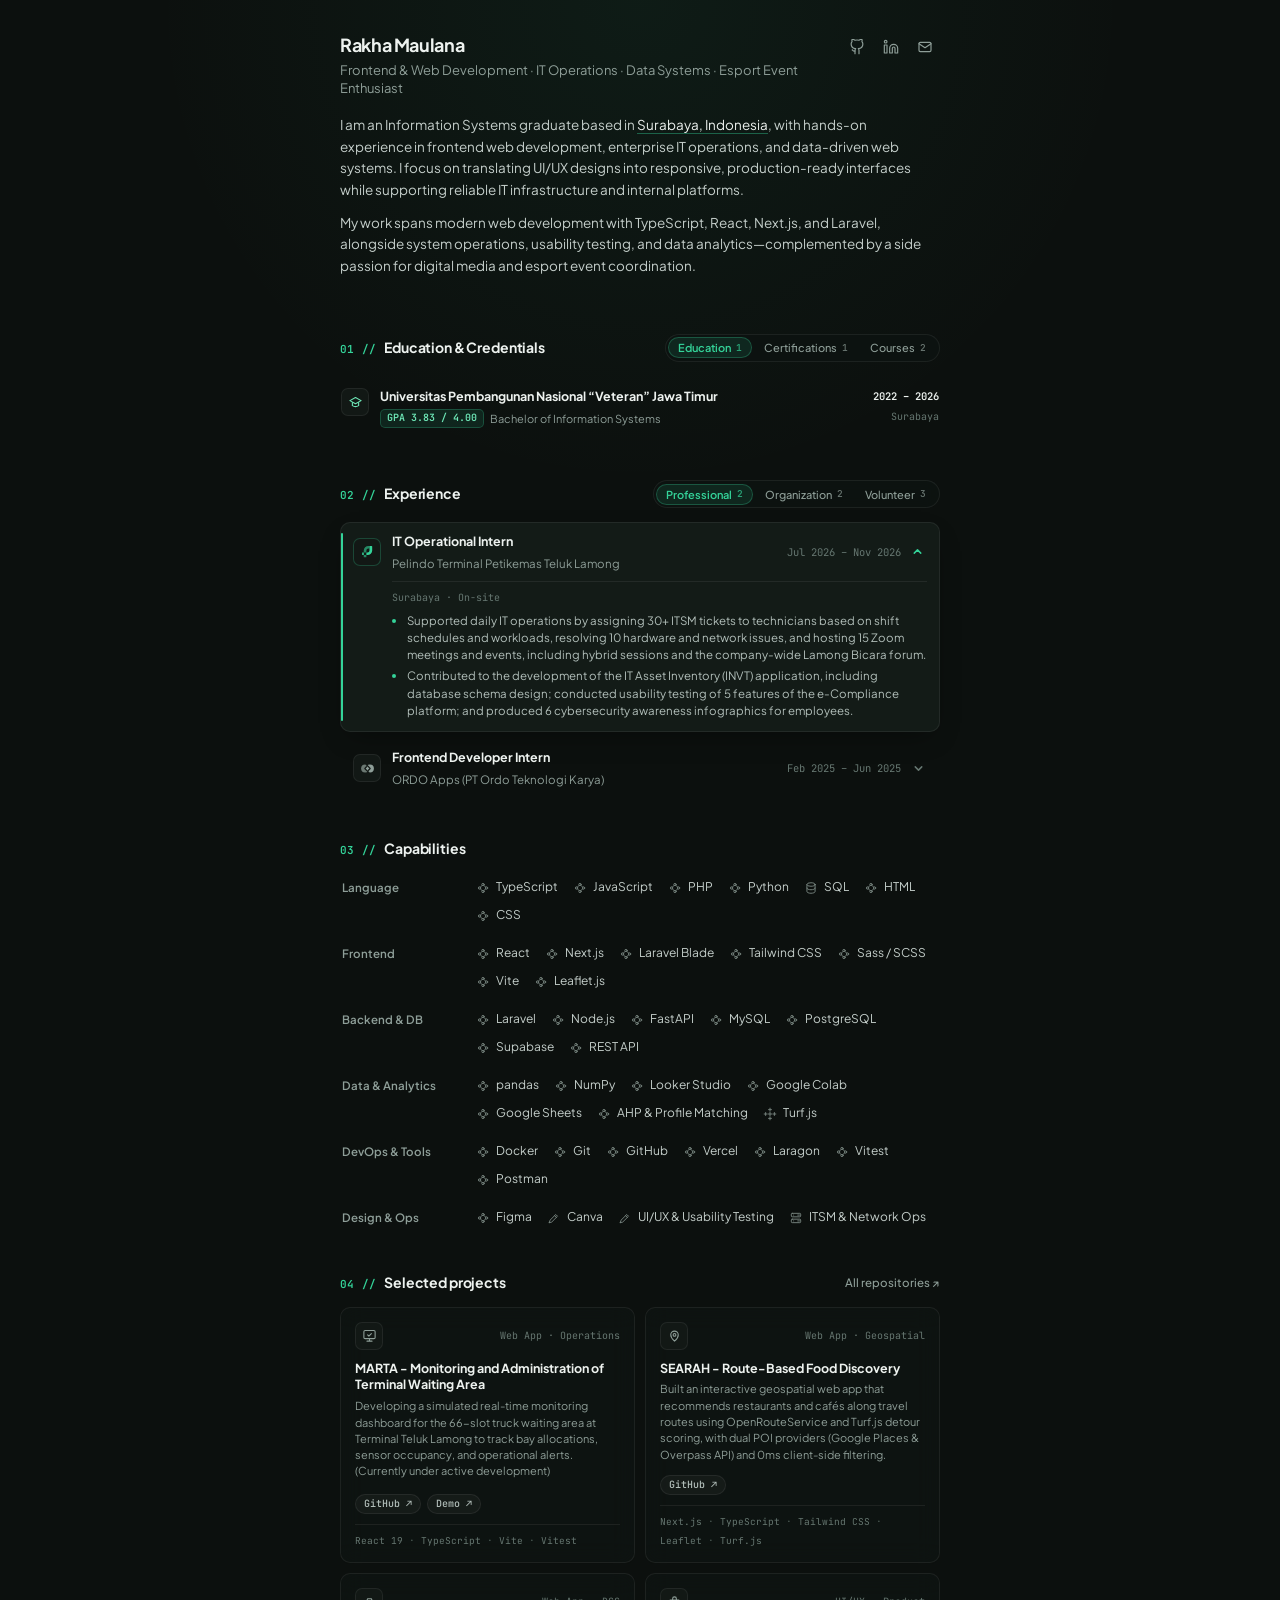
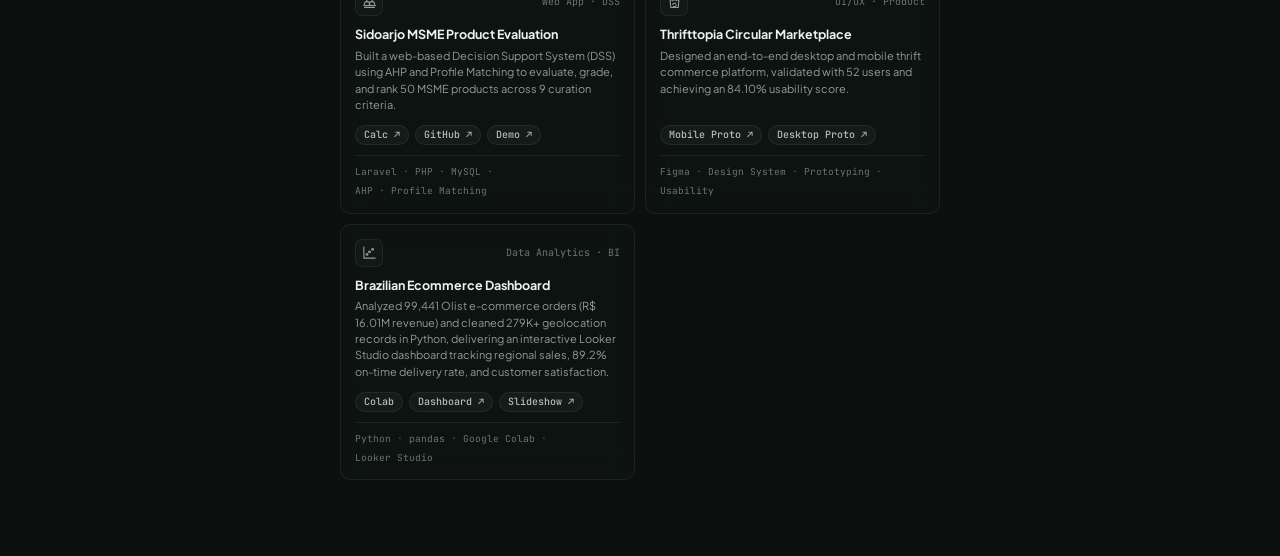
==== commit 9a3187c9: "update 02" ====
--- a/index.html
+++ b/index.html
@@ -160,7 +160,7 @@
       "name": "Brazilian Ecommerce Dashboard",
       "description": "Analyzed 99,441 Olist e-commerce orders (R$ 16.01M revenue) and cleaned 279K+ geolocation records in Python, delivering an interactive Looker Studio dashboard tracking regional sales, 89.2% on-time delivery rate, and customer satisfaction.",
       "keywords": "Python, pandas, Google Colab, Looker Studio",
-      "url": "https://datastudio.google.com/u/0/reporting/641d47fd-b6b5-4f99-9b96-556c3cf8402a/page/IkzXE"
+      "url": "https://colab.research.google.com/drive/13F0IpE8kzDx78wtJsLZ0_MAcQa2I0HYm#scrollTo=gEjkpf6Oyv6G"
     }
   ],
   "hasCredential": [
@@ -244,11 +244,81 @@
         </div>
     </header>
 
-    <!-- 01 // Experience (Segmented Filter + Interactive Timeline Rail) -->
+    <!-- 01 // Education & Credentials (Separated Education, Certifications & Courses) -->
+    <section class="section" aria-labelledby="credentials-title">
+      <div class="section-head">
+        <div class="section-title-group">
+          <span class="section-index" aria-hidden="true">01 //</span>
+          <h2 id="credentials-title">Education &amp; Credentials</h2>
+        </div>
+        <div class="section-controls">
+          <div class="filter-tabs" id="credentials-tabs" role="tablist"
+            aria-label="Filter education and credentials">
+          <button
+            type="button"
+            class="filter-tab"
+            role="tab"
+            aria-selected="true"
+            data-cred-tab="education"
+          >
+            <span>Education</span>
+            <span class="tab-count">1</span>
+          </button>
+          <button
+            type="button"
+            class="filter-tab"
+            role="tab"
+            aria-selected="false"
+            data-cred-tab="certification"
+          >
+            <span>Certifications</span>
+            <span class="tab-count">1</span>
+          </button>
+          <button
+            type="button"
+            class="filter-tab"
+            role="tab"
+            aria-selected="false"
+            data-cred-tab="course"
+          >
+            <span>Courses</span>
+            <span class="tab-count">2</span>
+          </button>
+          </div>
+        </div>
+      </div>
+      <div class="credentials-list" id="credentials-list">
+          <div
+            class="cred-row animate-in"
+            data-type="education"
+            style="animation-delay: 0ms"
+            
+          >
+            <span class="cred-icon-well" aria-hidden="true">
+              <svg viewBox="0 0 24 24" aria-hidden="true"><path d="m3 9 9-5 9 5-9 5-9-5Z"/><path d="M7 12v5c3 2 7 2 10 0v-5"/></svg>
+            </span>
+            <div class="cred-main">
+              <div class="cred-title-line">
+                <h3 class="cred-title">Universitas Pembangunan Nasional “Veteran” Jawa Timur</h3>
+              </div>
+              <div class="cred-sub-line">
+                <span class="cred-highlight-pill">GPA 3.83 / 4.00</span>
+                <span>Bachelor of Information Systems</span>
+              </div>
+            </div>
+            <div class="cred-meta">
+              <span class="cred-period">2022 – 2026</span>
+              <span class="cred-location">Surabaya</span>
+            </div>
+          </div>
+      </div>
+    </section>
+
+    <!-- 02 // Experience (Segmented Filter + Interactive Timeline Rail) -->
     <section class="section" aria-labelledby="experience-title">
       <div class="section-head">
         <div class="section-title-group">
-          <span class="section-index" aria-hidden="true">01 //</span>
+          <span class="section-index" aria-hidden="true">02 //</span>
           <h2 id="experience-title">Experience</h2>
         </div>
         <div class="section-controls">
@@ -362,11 +432,11 @@
       </div>
     </section>
 
-    <!-- 02 // Capabilities (Unboxed Skills Matrix) -->
+    <!-- 03 // Capabilities (Unboxed Skills Matrix) -->
     <section class="section" aria-labelledby="skills-title">
       <div class="section-head">
         <div class="section-title-group">
-          <span class="section-index" aria-hidden="true">02 //</span>
+          <span class="section-index" aria-hidden="true">03 //</span>
           <h2 id="skills-title">Capabilities</h2>
         </div>
       </div>
@@ -554,11 +624,11 @@
       </div>
     </section>
 
-    <!-- 03 // Selected Projects (2-Column Editorial Bento Grid) -->
+    <!-- 04 // Selected Projects (2-Column Editorial Bento Grid) -->
     <section class="section" aria-labelledby="projects-title">
       <div class="section-head">
         <div class="section-title-group">
-          <span class="section-index" aria-hidden="true">03 //</span>
+          <span class="section-index" aria-hidden="true">04 //</span>
           <h2 id="projects-title">Selected projects</h2>
         </div>
         <a class="see-more-link" id="projects-repo-link" href="https://github.com/rakhalana" target="_blank"
@@ -728,6 +798,14 @@
               <div class="project-links" aria-label="Project links">
               <a
                 class="project-link"
+                href="https://colab.research.google.com/drive/13F0IpE8kzDx78wtJsLZ0_MAcQa2I0HYm#scrollTo=gEjkpf6Oyv6G"
+                target="_blank"
+                rel="noopener noreferrer"
+              >
+                <span>Colab</span>
+              </a>
+              <a
+                class="project-link"
                 href="https://datastudio.google.com/u/0/reporting/641d47fd-b6b5-4f99-9b96-556c3cf8402a/page/IkzXE"
                 target="_blank"
                 rel="noopener noreferrer"
@@ -747,76 +825,6 @@
               </div>
             </div>
           </article>
-      </div>
-    </section>
-
-    <!-- 04 // Credentials (Separated Education & Certifications Ledger) -->
-    <section class="section" aria-labelledby="credentials-title">
-      <div class="section-head">
-        <div class="section-title-group">
-          <span class="section-index" aria-hidden="true">04 //</span>
-          <h2 id="credentials-title">Education &amp; Certifications</h2>
-        </div>
-        <div class="section-controls">
-          <div class="filter-tabs" id="credentials-tabs" role="tablist"
-            aria-label="Filter education and certifications">
-          <button
-            type="button"
-            class="filter-tab"
-            role="tab"
-            aria-selected="true"
-            data-cred-tab="education"
-          >
-            <span>Education</span>
-            <span class="tab-count">1</span>
-          </button>
-          <button
-            type="button"
-            class="filter-tab"
-            role="tab"
-            aria-selected="false"
-            data-cred-tab="certification"
-          >
-            <span>Certifications</span>
-            <span class="tab-count">1</span>
-          </button>
-          <button
-            type="button"
-            class="filter-tab"
-            role="tab"
-            aria-selected="false"
-            data-cred-tab="course"
-          >
-            <span>Courses</span>
-            <span class="tab-count">2</span>
-          </button>
-          </div>
-        </div>
-      </div>
-      <div class="credentials-list" id="credentials-list">
-          <div
-            class="cred-row animate-in"
-            data-type="education"
-            style="animation-delay: 0ms"
-            
-          >
-            <span class="cred-icon-well" aria-hidden="true">
-              <svg viewBox="0 0 24 24" aria-hidden="true"><path d="m3 9 9-5 9 5-9 5-9-5Z"/><path d="M7 12v5c3 2 7 2 10 0v-5"/></svg>
-            </span>
-            <div class="cred-main">
-              <div class="cred-title-line">
-                <h3 class="cred-title">Universitas Pembangunan Nasional “Veteran” Jawa Timur</h3>
-              </div>
-              <div class="cred-sub-line">
-                <span class="cred-highlight-pill">GPA 3.83 / 4.00</span>
-                <span>Bachelor of Information Systems</span>
-              </div>
-            </div>
-            <div class="cred-meta">
-              <span class="cred-period">2022 – 2026</span>
-              <span class="cred-location">Surabaya</span>
-            </div>
-          </div>
       </div>
     </section>
 
--- a/style.css
+++ b/style.css
@@ -1188,6 +1188,86 @@
   text-align: center;
 }
 
+/* ==========================================================================
+   05 // "Lihat Semua" CTA Row & Subpage Navigation
+   ========================================================================== */
+.see-all-row {
+  margin-top: 12px;
+  display: flex;
+  justify-content: flex-end;
+}
+
+.see-all-btn {
+  display: inline-flex;
+  align-items: center;
+  gap: 6px;
+  padding: 6px 13px;
+  border-radius: var(--radius-pill);
+  font-family: var(--font-mono);
+  font-size: 11px;
+  font-weight: 600;
+  color: var(--accent);
+  background: var(--accent-soft);
+  border: 1px solid var(--accent-border);
+  text-decoration: none;
+  transition:
+    background-color 160ms ease,
+    border-color 160ms ease,
+    transform 160ms var(--ease-out);
+}
+
+.see-all-btn:hover {
+  background: rgba(52, 211, 153, 0.16);
+  border-color: rgba(52, 211, 153, 0.4);
+  transform: translateY(-1px);
+}
+
+/* Subpage Header & Back Breadcrumb */
+.subpage-head {
+  margin-bottom: 28px;
+  padding-bottom: 18px;
+  border-bottom: 1px solid var(--line);
+}
+
+.back-link {
+  display: inline-flex;
+  align-items: center;
+  gap: 6px;
+  font-family: var(--font-mono);
+  font-size: 11.5px;
+  font-weight: 500;
+  color: var(--muted);
+  text-decoration: none;
+  margin-bottom: 16px;
+  transition: color 160ms ease, transform 160ms var(--ease-out);
+}
+
+.back-link:hover {
+  color: var(--accent);
+  transform: translateX(-2px);
+}
+
+.subpage-title-group {
+  display: flex;
+  flex-direction: column;
+  gap: 6px;
+}
+
+.subpage-title {
+  margin: 0;
+  font-size: 24px;
+  font-weight: 800;
+  letter-spacing: -0.025em;
+  color: var(--text);
+}
+
+.subpage-subtitle {
+  margin: 0;
+  font-size: 12.5px;
+  line-height: 1.5;
+  color: var(--muted);
+}
+
 /* Filter Reveal Animation */
 @keyframes item-fade-up {
   from {
